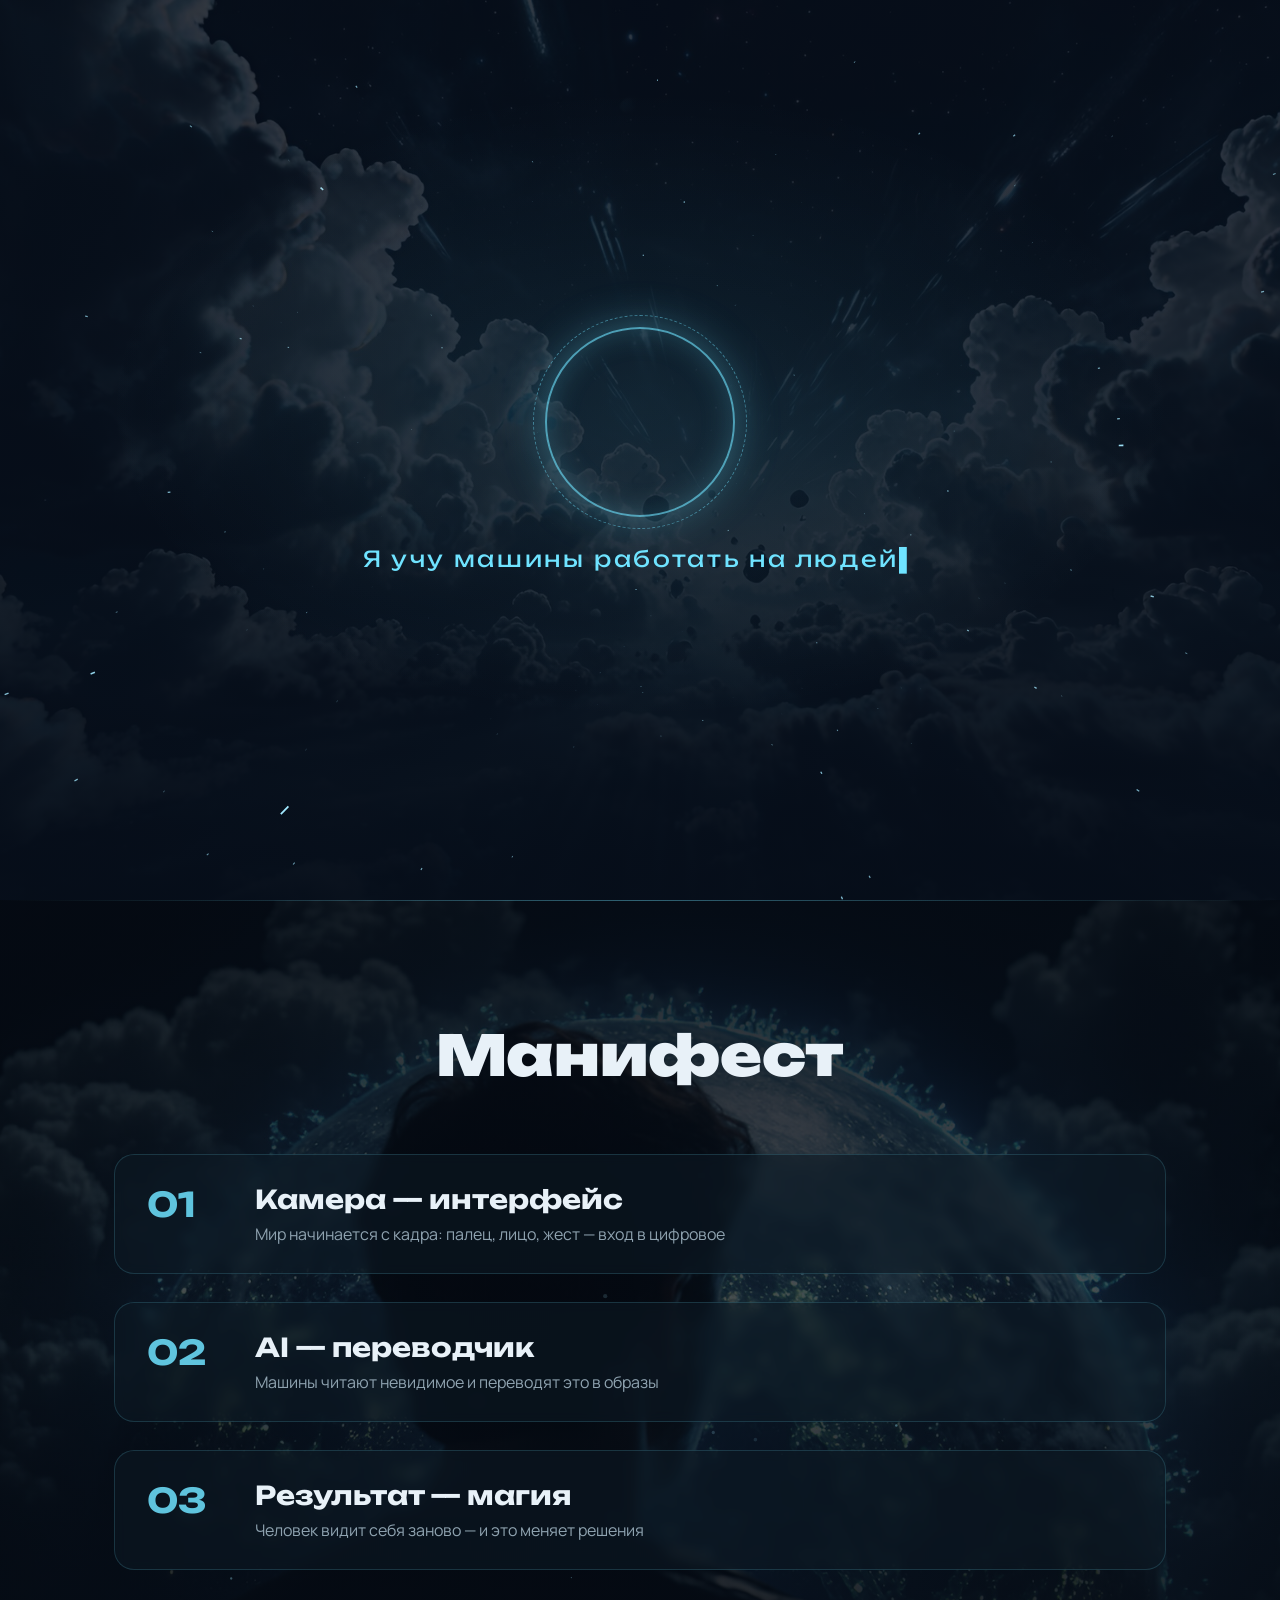
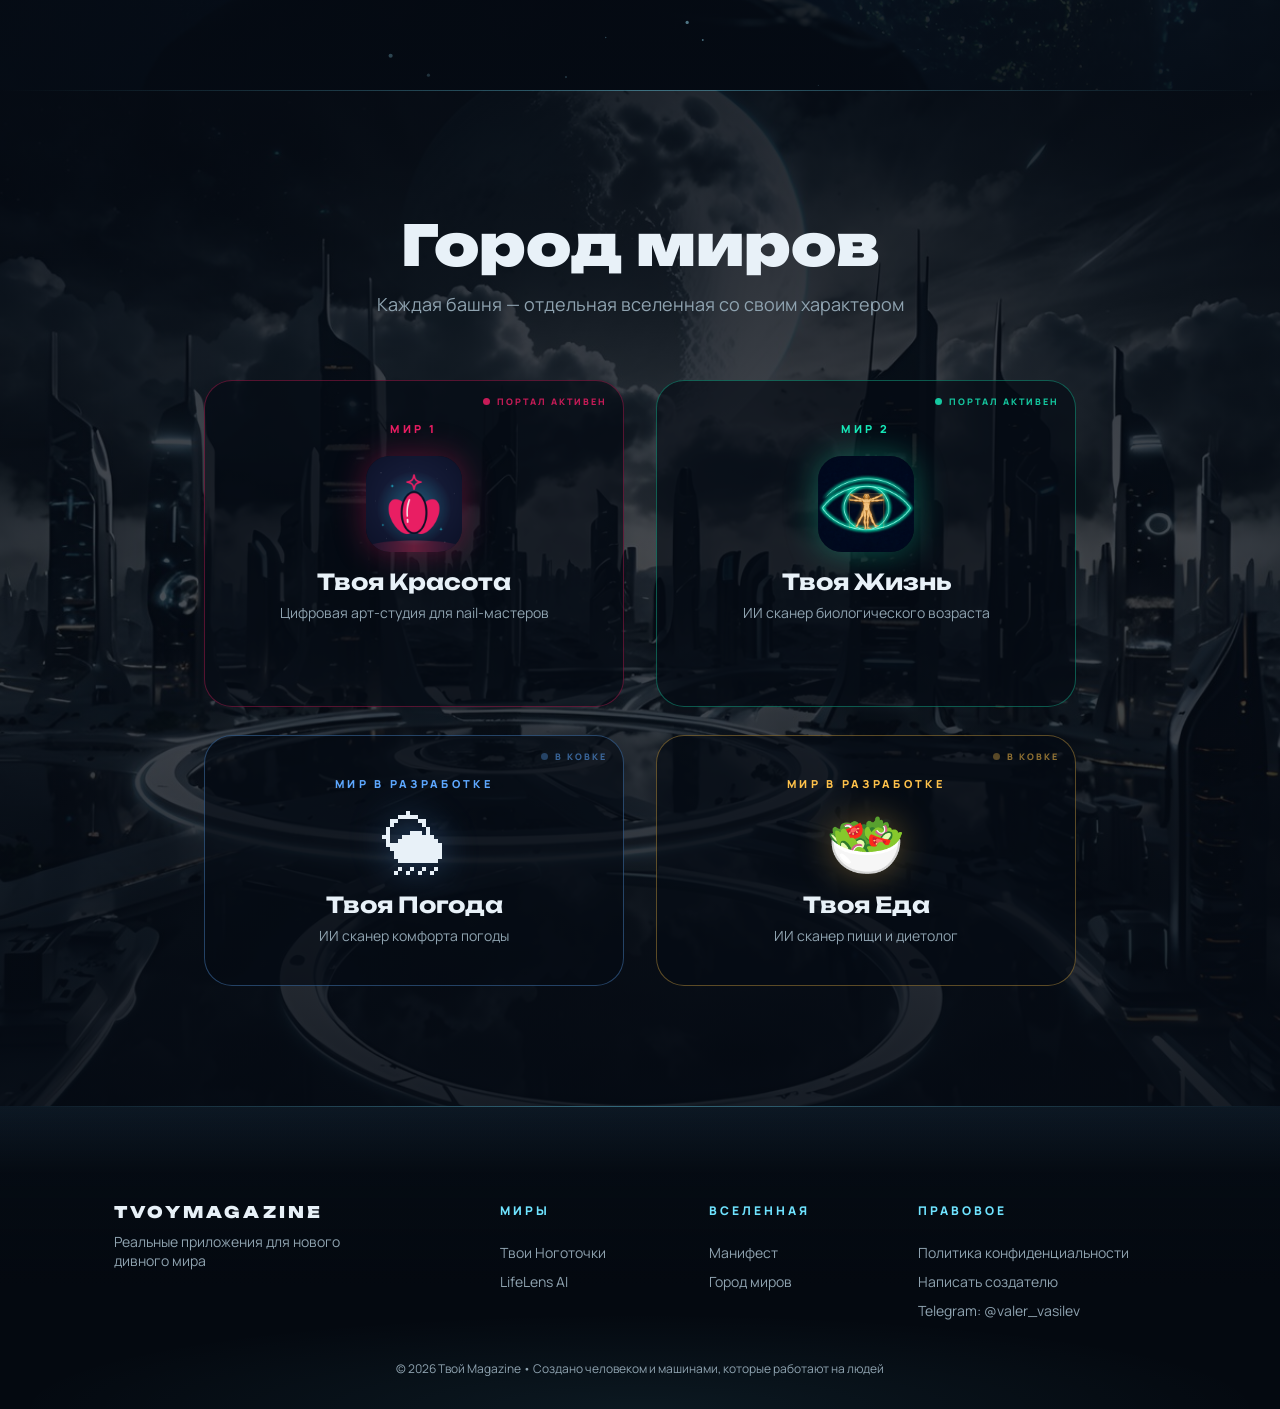
==== index.html @ 66be4d5a "Nogotochki: world-back selector, portal.js typo fixed" ====
<!DOCTYPE html>
<html lang="ru">
<head>
  <meta charset="UTF-8">
  <meta name="viewport" content="width=device-width, initial-scale=1.0">
  <title>Твой Magazine — цифровые вселенные</title>
  <meta name="description" content="Реальные приложения для нового дивного мира">

  <link rel="icon" type="image/svg+xml" href="assets/favicon.svg">

  <meta property="og:title" content="Твой Magazine — цифровые вселенные">
  <meta property="og:description" content="Реальные приложения для нового дивного мира">
  <meta property="og:type" content="website">
  <!-- шаг 5.5: заменим на https://tvoymagazine.ru/ после подключения домена -->
  <meta property="og:image" content="https://m0nk0.github.io/assets/og-main.jpg">

  <link rel="preconnect" href="https://fonts.googleapis.com">
  <link rel="preconnect" href="https://fonts.gstatic.com" crossorigin>
  <link href="https://fonts.googleapis.com/css2?family=Unbounded:wght@400;700;900&family=Manrope:wght@400;600;800&display=swap" rel="stylesheet">
  <link rel="stylesheet" href="assets/css/style.css">
</head>
<body>
  <div class="preloader" id="preloader">
    <canvas class="preloader__warp" id="warp" aria-hidden="true"></canvas>
    <div class="preloader__ring" aria-hidden="true"><i></i></div>
    <p class="preloader__text">Я учу машины работать на людей</p>
  </div>
  <canvas class="stars" id="stars" aria-hidden="true"></canvas>

  <main>
    <!-- ============ S1 ХИРО ============ -->
    <section class="hero" id="top">
      <video class="hero-video" id="heroVideo" muted playsinline
             preload="metadata" poster="assets/img/hero-poster.jpg">
        <source src="assets/video/loop.mp4" type="video/mp4">
      </video>
      <div class="hero__veil" aria-hidden="true"></div>

      <!-- HUD: приборы вселенной -->
      <div class="hud" aria-hidden="true">
        <span class="hud__corner hud__corner--tl"></span>
        <span class="hud__corner hud__corner--tr"></span>
        <span class="hud__corner hud__corner--bl"></span>
        <span class="hud__corner hud__corner--br"></span>
        <p class="hud__tag hud__tag--tl">СЕКТОР 07 • ГОРОД МИРОВ</p>
        <p class="hud__tag hud__tag--tr">ОРБИТАЛЬНАЯ СВЯЗЬ • СТАБИЛЬНА</p>
        <p class="hud__tag hud__tag--br" id="hudScanTag">SCAN 00.0%</p>
        <span class="hud__scan"></span>
        <span class="hud__gate hud__gate--a"></span>
        <span class="hud__gate hud__gate--b"></span>
        <span class="hud__radar"><i></i></span>
        <div class="hud__forge">
          <div class="hud__bar">
            <span class="hud__bar-head"><span>МИР 03 • СОЗДАЕТСЯ</span><b>64%</b></span>
            <span class="hud__bar-track"><i style="width:64%"></i></span>
          </div>
          <div class="hud__bar">
            <span class="hud__bar-head"><span>МИР 04 • СОЗДАЕТСЯ</span><b>31%</b></span>
            <span class="hud__bar-track"><i style="width:31%"></i></span>
          </div>
        </div>
      </div>

      <p class="hero__over">TVOYMAGAZINE • DIGITAL UNIVERSE</p>
      <h1 class="hero__title">Я создаю<br>цифровые вселенные</h1>
      <p class="hero__sub">Реальные приложения для нового дивного мира</p>
      <div class="hero__actions">
        <span class="hero__portal" aria-hidden="true"></span>
        <a class="hero__cta" href="#worlds">Войти в город</a>
        <button class="hero__signal" id="signalBtn" type="button" aria-label="Связаться с создателем">
          <span class="hero__signal-ring" aria-hidden="true"></span>
          📡
        </button>
      </div>
    </section>

    <!-- ============ S2 МАНИФЕСТ ============ -->
    <section class="manifest" id="manifest">
      <div class="section-bg" style="background-image:url('assets/img/creator-manifest.jpg')"></div>
      <div class="section-veil" aria-hidden="true"></div>
      <canvas class="manifest__spark" id="spark" aria-hidden="true"></canvas>

      <div class="section-inner">
        <h2 class="section-title reveal">Манифест</h2>
        <ul class="manifest__list">
          <li class="manifest__item reveal">
            <span class="manifest__num">01</span>
            <div>
              <h3>Камера — интерфейс</h3>
              <p>Мир начинается с кадра: палец, лицо, жест — вход в цифровое</p>
            </div>
          </li>
          <li class="manifest__item reveal">
            <span class="manifest__num">02</span>
            <div>
              <h3>AI — переводчик</h3>
              <p>Машины читают невидимое и переводят это в образы</p>
            </div>
          </li>
          <li class="manifest__item reveal">
            <span class="manifest__num">03</span>
            <div>
              <h3>Результат — магия</h3>
              <p>Человек видит себя заново — и это меняет решения</p>
            </div>
          </li>
        </ul>
      </div>
    </section>

    <!-- ============ S3 ГОРОД МИРОВ ============ -->
    <section class="worlds" id="worlds">
      <div class="section-bg" style="background-image:url('assets/img/city-rings.jpg')"></div>
      <div class="section-veil" aria-hidden="true"></div>

      <div class="section-inner">
        <h2 class="section-title reveal">Город миров</h2>
        <p class="section-sub reveal">Каждая башня — отдельная вселенная со своим характером</p>

        <div class="worlds__grid">
          <a class="world-card world-card--nails reveal" data-portal
             href="apps/nogotochki/">
            <span class="world-card__scan" aria-hidden="true"></span>
            <span class="world-card__status"><i></i>ПОРТАЛ АКТИВЕН</span>
            <span class="world-card__num">МИР 1</span>
            <img class="world-card__icon" src="assets/img/worlds/nogotochki-icon.png" alt="Твои Ноготочки">
            <h3 class="world-card__name">Твоя Красота</h3>
            <p class="world-card__tag">Цифровая арт-студия для nail-мастеров</p>
            <span class="world-card__portal" aria-hidden="true"></span>
            <span class="world-card__cta">Войти в портал</span>
          </a>

          <a class="world-card world-card--lifelens reveal" data-portal
             href="apps/lifelens/">
            <span class="world-card__scan" aria-hidden="true"></span>
            <span class="world-card__status"><i></i>ПОРТАЛ АКТИВЕН</span>
            <span class="world-card__num">МИР 2</span>
            <img class="world-card__icon" src="assets/img/worlds/lifelens-icon.png" alt="LifeLens AI">
            <h3 class="world-card__name">Твоя Жизнь</h3>
            <p class="world-card__tag">ИИ сканер биологического возраста</p>
            <span class="world-card__portal" aria-hidden="true"></span>
            <span class="world-card__cta">Войти в портал</span>
          </a>
        </div>

        <div class="worlds__grid worlds__grid--dev">
          <article class="world-card world-card--weather world-card--dev reveal">
            <span class="world-card__scan" aria-hidden="true"></span>
            <span class="world-card__status"><i></i>В КОВКЕ</span>
            <span class="world-card__num">МИР В РАЗРАБОТКЕ</span>
            <span class="world-card__glyph" aria-hidden="true">🌦</span>
            <h3 class="world-card__name">Твоя Погода</h3>
            <p class="world-card__tag">ИИ сканер комфорта погоды</p>
          </article>

          <article class="world-card world-card--food world-card--dev reveal">
            <span class="world-card__scan" aria-hidden="true"></span>
            <span class="world-card__status"><i></i>В КОВКЕ</span>
            <span class="world-card__num">МИР В РАЗРАБОТКЕ</span>
            <span class="world-card__glyph" aria-hidden="true">🥗</span>
            <h3 class="world-card__name">Твоя Еда</h3>
            <p class="world-card__tag">ИИ сканер пищи и диетолог</p>
          </article>
        </div>

      </div>
    </section>
  </main>

  <!-- ============ ФУТЕР: ТИШИНА ПОСЛЕ СИМФОНИИ ============ -->
  <footer class="footer">
    <div class="footer__inner">
      <div class="footer__brand">
        <p class="footer__logo">TVOYMAGAZINE</p>
        <p class="footer__note">Реальные приложения для нового дивного мира</p>
      </div>
      <nav class="footer__col" aria-label="Миры">
        <p class="footer__head">Миры</p>
        <a href="apps/nogotochki/">Твои Ноготочки</a>
        <a href="apps/lifelens/">LifeLens AI</a>
      </nav>
      <nav class="footer__col" aria-label="Разделы">
        <p class="footer__head">Вселенная</p>
        <a href="#manifest">Манифест</a>
        <a href="#worlds">Город миров</a>
      </nav>
      <nav class="footer__col" aria-label="Правовое">
        <p class="footer__head">Правовое</p>
        <a href="yournails/privacy.html">Политика конфиденциальности</a>
        <a href="mailto:valerij-vasiljev@list.ru">Написать создателю</a>
        <a href="https://t.me/valer_vasilev" target="_blank" rel="noopener">Telegram: @valer_vasilev</a>
      </nav>
    </div>
    <p class="footer__copy">© 2026 Твой Magazine • Создано человеком и машинами, которые работают на людей</p>
  </footer>

  <!-- ============ ГОЛОКАРТА КОНТАКТОВ ============ -->
  <div class="holo-card" id="holoCard" role="dialog" aria-modal="true" aria-label="Контакты создателя" hidden>
    <div class="holo-card__box">
      <button class="holo-card__close" type="button" aria-label="Закрыть">✕</button>
      <p class="holo-card__over">Канал связи • TVOYMAGAZINE</p>
      <h2 class="holo-card__title">Valerij Vasiljev</h2>
      <div class="holo-card__qr">
        <img src="assets/img/qr-contacts.png" alt="QR: сохранить контакт">
        <span class="holo-card__scanline" aria-hidden="true"></span>
      </div>
      <p class="holo-card__note">Наведи камеру — контакт сохранится в телефон</p>
      <div class="holo-card__chips">
        <button class="holo-chip" data-copy="email" type="button">email</button>
        <button class="holo-chip" data-copy="telegram" type="button">telegram</button>
      </div>
      <div class="holo-card__links">
        <a href="https://t.me/valer_vasilev" target="_blank" rel="noopener">Телеграм</a>
        <a href="mailto:valerij-vasiljev@list.ru">Написать</a>
      </div>
    </div>
  </div>

  <script src="assets/js/contacts.js"></script>
  <script src="assets/js/main.js"></script>
  <script src="assets/js/portal.js"></script>
</body>
</html>
---- assets/css/style.css ----
/* ============ ТОКЕНЫ ВСЕЛЕННОЙ ============ */
:root {
  --night: #050B14;
  --storm: #0E1A26;
  --beam: #6FE3FF;
  --silver: #C7D3DC;
  --pearl: #E9EEF2;
  --ink-on-pearl: #12202C;
  --dawn-amber: #FF9E5E;
  --dawn-blue: #5EA8FF;
  --world-nails: #E91E63;
  --world-lifelens: #17E8B8;
  --text: #E8F1F8;
  --text-dim: #8FA3B0;
  --font-display: 'Unbounded', sans-serif;
  --font-body: 'Manrope', sans-serif;
}

* { margin: 0; padding: 0; box-sizing: border-box; }

html { scroll-behavior: smooth; }

body {
  background:
    radial-gradient(1200px 600px at 50% -10%, rgba(111,227,255,.10), transparent 60%),
    linear-gradient(180deg, var(--night), var(--storm));
  color: var(--text);
  font-family: var(--font-body);
  min-height: 100vh;
  overflow-x: hidden;
}

/* ============ PRELOADER v2.1: WARP + ПОРТАЛ + КОРИДОР ============ */
.preloader {
  position: fixed; inset: 0; z-index: 50;
  background:
    radial-gradient(60% 50% at 50% 45%, rgba(111,227,255,.08), transparent 70%),
    linear-gradient(180deg, rgba(5,11,20,.82), rgba(5,11,20,.93)),
    url('../img/warp-corridor.jpg') center / cover no-repeat;
  background-color: var(--night);
  display: flex; flex-direction: column;
  align-items: center; justify-content: center;
  gap: 28px;
  overflow: hidden;
  transition: opacity .6s ease, visibility .6s;
}
.preloader.is-hidden { opacity: 0; visibility: hidden; }

.preloader__warp { position: absolute; inset: 0; mix-blend-mode: screen; }

.preloader__ring {
  position: relative;
  width: 190px; height: 190px;
  border-radius: 50%;
  border: 2px solid rgba(111,227,255,.65);
  box-shadow: 0 0 44px rgba(111,227,255,.35), inset 0 0 30px rgba(111,227,255,.22);
  opacity: 0;
  transform: scale(.2);
}
.preloader__ring i {
  position: absolute; inset: -14px;
  border-radius: 50%;
  border: 1px dashed rgba(111,227,255,.45);
  animation: spin 7s linear infinite;
}
@keyframes spin { to { transform: rotate(360deg); } }
.preloader.is-warp .preloader__ring {
  animation: ringIn .8s cubic-bezier(.2,.8,.2,1) 1s forwards;
}
@keyframes ringIn { to { opacity: 1; transform: scale(1); } }

.preloader__text {
  position: relative;
  font-family: var(--font-display);
  font-size: clamp(14px, 2vw, 22px);
  color: var(--beam); letter-spacing: .12em;
  text-align: center;
  padding: 0 20px;
  opacity: 0;
  transform: translateY(10px);
}
.preloader.is-warp .preloader__text {
  animation: textIn .7s ease 1.3s forwards;
}
@keyframes textIn { to { opacity: 1; transform: none; } }
.preloader__text::after { content: '▌'; animation: blink 1s steps(1) infinite; }
@keyframes blink { 50% { opacity: 0; } }

/* ============ ЗВЁЗДЫ ============ */
.stars { position: fixed; inset: 0; z-index: 0; pointer-events: none; }
main { position: relative; z-index: 2; }

/* ============ S1 ХИРО ============ */
.hero {
  min-height: 100vh;
  display: flex;
  flex-direction: column;
  justify-content: center;
  align-items: center;
  text-align: center;
  padding: 24px;
  position: relative;
  overflow: hidden;
}

/* если видео-файл НЕ обрезан снизу — поставь height: 107.6%,
   полоса с лого уйдёт за границу экрана */
.hero-video {
  position: absolute; inset: 0;
  width: 100%; height: 100%;
  object-fit: cover;
  opacity: .55;
  filter: saturate(.9) contrast(1.05);
}
.hero__veil {
  position: absolute; inset: 0;
  background: radial-gradient(60% 60% at 50% 45%,
    rgba(5,11,20,.20), rgba(5,11,20,.88));
}

.hero__over, .hero__title, .hero__sub, .hero__cta { position: relative; z-index: 2; }

.hero__over {
  font-weight: 800;
  letter-spacing: .35em;
  font-size: 12px;
  color: var(--beam);
  text-transform: uppercase;
  margin-bottom: 24px;
}
.hero__title {
  font-family: var(--font-display);
  font-weight: 900;
  font-size: clamp(34px, 7vw, 84px);
  line-height: 1.05;
  text-shadow: 0 0 40px rgba(111,227,255,.12);
  opacity: .6;
}
.hero__sub {
  margin-top: 20px;
  font-size: clamp(15px, 2vw, 20px);
  color: var(--text-dim);
  max-width: 620px;
}

/* проявление текста из прозрачности: с середины ролика, сверху вниз */
.hero.is-playing .hero__over  { animation: heroTextIn 1.4s ease 4.8s both; }
.hero.is-playing .hero__title { animation: heroTitleIn 1.6s ease 5.8s both; }
.hero.is-playing .hero__sub   { animation: heroTextIn 1.6s ease 7s both; }
@keyframes heroTextIn {
  from { opacity: 0; transform: translateY(14px); }
  to   { opacity: 1; transform: none; }
}
@keyframes heroTitleIn {
  from { opacity: 0; transform: translateY(18px); }
  to   { opacity: .6; transform: none; }
}

.hero__cta {
  margin-top: 48px;
  display: inline-block;
  padding: 14px 34px;
  border: 1px solid rgba(111,227,255,.5);
  border-radius: 999px;
  color: var(--beam);
  text-decoration: none;
  font-weight: 800;
  letter-spacing: .12em;
  text-transform: uppercase;
  font-size: 13px;
  transition: box-shadow .3s, background .3s;
}
.hero__cta:hover {
  background: rgba(111,227,255,.08);
  box-shadow: 0 0 32px rgba(111,227,255,.35);
}

/* зеркальный пол */
.hero::after {
  content: '';
  position: absolute;
  left: 0; right: 0; bottom: 0;
  height: 22vh;
  background: linear-gradient(180deg, transparent, rgba(111,227,255,.06));
  pointer-events: none;
}

/* ============ СЕКЦИИ: ОБЩАЯ РАМКА ============ */
section { position: relative; overflow: hidden; }

.section-bg {
  position: absolute; inset: 0;
  background-size: cover;
  background-position: center;
  transform: scale(1.05);
}
.section-veil {
  position: absolute; inset: 0;
  background: linear-gradient(180deg,
    rgba(5,11,20,.88), rgba(5,11,20,.72) 50%, rgba(5,11,20,.92));
}
.section-inner {
  position: relative; z-index: 2;
  max-width: 1100px;
  margin: 0 auto;
  padding: 120px 24px;
}
.section-title {
  font-family: var(--font-display);
  font-weight: 900;
  font-size: clamp(28px, 5vw, 56px);
  text-align: center;
}
.section-sub {
  margin-top: 12px;
  text-align: center;
  color: var(--text-dim);
  font-size: clamp(14px, 1.6vw, 18px);
}

/* сквозной шов вселенной: та же линия, что отделяет футер */
.manifest::before,
.worlds::before {
  content: '';
  position: absolute; left: 0; right: 0; top: 0; height: 1px;
  z-index: 3;
  background: linear-gradient(90deg, transparent, rgba(111,227,255,.4), transparent);
}

/* ============ S2 МАНИФЕСТ ============ */
.manifest__spark {
  position: absolute; inset: 0;
  width: 100%; height: 100%;
  z-index: 1; pointer-events: none;
}
.manifest__list {
  margin-top: 64px;
  display: grid;
  gap: 28px;
  list-style: none;
}
.manifest__item {
  display: grid;
  grid-template-columns: 88px 1fr;
  gap: 20px;
  padding: 28px 32px;
  background: rgba(14,26,38,.55);
  border: 1px solid rgba(111,227,255,.16);
  border-radius: 20px;
  backdrop-filter: blur(6px);
}
.manifest__num {
  font-family: var(--font-display);
  font-size: 34px;
  font-weight: 700;
  color: var(--beam);
  opacity: .85;
}
.manifest__item h3 {
  font-family: var(--font-display);
  font-size: clamp(18px, 2.4vw, 26px);
  margin-bottom: 8px;
}
.manifest__item p { color: var(--text-dim); }

/* ============ S3 ГОРОД МИРОВ ============ */
.worlds__grid {
  margin-top: 64px;
  display: grid;
  grid-template-columns: repeat(auto-fit, minmax(300px, 420px));
  justify-content: center;
  gap: 32px;
}
.world-card {
  position: relative;
  display: flex;
  flex-direction: column;
  align-items: center;
  text-align: center;
  padding: 40px 28px 84px;
  border-radius: 28px;
  background: rgba(5,11,20,.66);
  border: 1px solid var(--accent-soft);
  text-decoration: none;
  color: var(--text);
  overflow: hidden;
  transition: transform .35s ease, box-shadow .35s ease, border-color .35s;
}
.world-card--nails    { --accent: #E91E63; --accent-soft: rgba(231,30,99,.35); }
.world-card--lifelens { --accent: #17E8B8; --accent-soft: rgba(23,232,184,.35); }
.world-card--weather  { --accent: #5EA8FF; --accent-soft: rgba(94,168,255,.35); }
.world-card--food     { --accent: #FFC24B; --accent-soft: rgba(255,194,75,.35); }

.world-card:hover,
.world-card:focus-visible {
  transform: translateY(-8px);
  border-color: var(--accent);
  box-shadow: 0 24px 60px rgba(0,0,0,.5), 0 0 44px var(--accent-soft);
}
.world-card__num {
  letter-spacing: .3em;
  font-size: 11px;
  font-weight: 800;
  color: var(--accent);
}
.world-card__icon {
  width: 96px; height: 96px;
  margin: 20px 0 16px;
  border-radius: 24px;
  box-shadow: 0 0 32px var(--accent-soft);
}
.world-card__glyph {
  font-size: 64px;
  line-height: 1;
  margin: 20px 0 16px;
  filter: drop-shadow(0 0 18px var(--accent-soft));
}
.world-card__name {
  font-family: var(--font-display);
  font-size: 22px;
}
.world-card__tag {
  margin-top: 8px;
  color: var(--text-dim);
  font-size: 14px;
  max-width: 300px;
}
/* портал-арка внизу карточки */
.world-card__portal {
  position: absolute; left: 50%; bottom: -46px;
  width: 120px; height: 60px;
  transform: translateX(-50%);
  border-radius: 120px 120px 0 0;
  background: radial-gradient(60% 100% at 50% 100%, var(--accent), transparent 70%);
  opacity: .35;
  transition: opacity .35s, transform .35s;
}
.world-card:hover .world-card__portal,
.world-card:focus-visible .world-card__portal {
  opacity: .9;
  transform: translateX(-50%) scale(1.25);
}
.world-card__cta {
  position: absolute; bottom: 18px; left: 0; right: 0;
  font-size: 12px;
  font-weight: 800;
  letter-spacing: .22em;
  text-transform: uppercase;
  color: var(--accent);
  opacity: 0;
  transform: translateY(6px);
  transition: .35s;
}
.world-card:hover .world-card__cta,
.world-card:focus-visible .world-card__cta {
  opacity: 1;
  transform: none;
}

/* скан-линия по карточке: язык HUD, но в цвете мира */
.world-card__scan {
  position: absolute; left: 8%; right: 8%; top: -6%;
  height: 1px;
  background: linear-gradient(90deg, transparent, var(--accent), transparent);
  box-shadow: 0 0 12px var(--accent-soft);
  opacity: .25;
  animation: cardScan 7s linear infinite;
  pointer-events: none;
}
@keyframes cardScan { 0% { top: -6%; } 100% { top: 106%; } }

/* маяк статуса в углу карточки */
.world-card__status {
  position: absolute; top: 14px; right: 16px;
  display: flex; align-items: center; gap: 7px;
  font-size: 9px; font-weight: 800; letter-spacing: .22em;
  color: var(--accent);
  opacity: .85;
}
.world-card__status i {
  width: 7px; height: 7px; border-radius: 50%;
  background: var(--accent);
  animation: statusPulse 2.2s ease-out infinite;
}
@keyframes statusPulse {
  0% { box-shadow: 0 0 0 0 var(--accent-soft); }
  70%, 100% { box-shadow: 0 0 0 9px transparent; }
}

/* миры в ковке: тихие, не кликаются, маяк не пульсирует */
.world-card--dev { cursor: default; }
.world-card--dev:hover,
.world-card--dev:focus-visible {
  transform: none;
  box-shadow: none;
  border-color: var(--accent-soft);
}
.world-card--dev .world-card__status { opacity: .55; }
.world-card--dev .world-card__status i { animation: none; box-shadow: none; opacity: .6; }
.worlds__grid--dev { margin-top: 28px; }
.worlds__grid--dev .world-card { padding-bottom: 40px; }

/* ============ ПОЯВЛЕНИЕ ПРИ СКРОЛЛЕ ============ */
.reveal {
  opacity: 0;
  transform: translateY(28px);
  transition: opacity .8s ease, transform .8s ease;
}
.reveal.is-in { opacity: 1; transform: none; }

/* ============ ПОРТАЛ-ПЕРЕХОД ============ */
.portal-flash {
  position: fixed; inset: 0; z-index: 60; pointer-events: none;
  background: radial-gradient(60% 60% at 50% 60%, var(--accent, #6FE3FF), transparent 70%);
  opacity: 0; transform: scale(.2);
}
.portal-flash.is-out { animation: portalOut .42s ease-in; }
.portal-flash.is-in  { animation: portalIn .5s ease-out; }
@keyframes portalOut { to { opacity: 1; transform: scale(1.6); } }
@keyframes portalIn  { from { opacity: 1; transform: scale(1.6); } to { opacity: 0; transform: scale(.2); } }

/* ============ ФУТЕР: ТИШИНА ПОСЛЕ СИМФОНИИ ============ */
.footer {
  position: relative;
  overflow: hidden;
  background:
    radial-gradient(70% 45% at 50% 100%, rgba(111,227,255,.07), transparent 70%),
    linear-gradient(180deg, rgba(5,11,20,0) 0%, rgba(4,9,16,.85) 22%, #040910 60%);
}
/* тонкая линия-горизонт: последний отблеск луча */
.footer::before {
  content: '';
  position: absolute; left: 0; right: 0; top: 0; height: 1px;
  background: linear-gradient(90deg, transparent, rgba(111,227,255,.4), transparent);
}
.footer__inner {
  position: relative; z-index: 2;
  max-width: 1100px; margin: 0 auto;
  padding: 96px 24px 40px;
  display: grid;
  grid-template-columns: 2fr 1fr 1fr 1.4fr;
  gap: 32px;
}
.footer__logo {
  font-family: var(--font-display);
  font-weight: 900;
  letter-spacing: .2em;
}
.footer__note {
  margin-top: 10px;
  color: var(--text-dim);
  font-size: 14px;
  max-width: 280px;
}
.footer__head {
  font-size: 12px;
  font-weight: 800;
  letter-spacing: .25em;
  text-transform: uppercase;
  color: var(--beam);
  margin-bottom: 14px;
}
.footer__col { display: flex; flex-direction: column; gap: 10px; }
.footer__col a {
  color: var(--text-dim);
  text-decoration: none;
  font-size: 14px;
  transition: color .3s;
}
.footer__col a:hover { color: var(--text); }
.footer__copy {
  position: relative; z-index: 2;
  text-align: center;
  color: var(--text-dim);
  font-size: 12px;
  padding: 0 24px 32px;
}
@media (max-width: 760px) {
  .footer__inner { grid-template-columns: 1fr 1fr; }
}

/* ============ КАПСУЛА-МАЯК И ГОЛОКАРТА ============ */
.hero__signal {
  position: relative;
  z-index: 2;
  margin-top: 46px;
  width: 84px;
  height: 84px;
  border-radius: 50%;
  border: 2px solid rgba(111,227,255,.5);
  background: rgba(5,11,20,.6);
  color: var(--beam);
  cursor: pointer;
  transition: box-shadow .3s, background .3s, transform .3s, border-color .3s;
  display: flex;
  align-items: center;
  justify-content: center;
  font-size: 34px;
  line-height: 1;
}
.hero__signal:hover,
.hero__signal:focus-visible {
  background: rgba(111,227,255,.12);
  box-shadow: 0 0 36px rgba(111,227,255,.4);
  transform: translateY(-3px) scale(1.05);
  border-color: var(--beam);
}
.hero__signal-ring {
  position: absolute; inset: -8px;
  border-radius: 50%;
  border: 2px solid rgba(111,227,255,.5);
  animation: signalPulse 2.6s ease-out infinite;
  pointer-events: none;
}
/* тултип при наведении — снизу, чтобы не kryть «Войти в город» */
.hero__signal::after {
  content: 'Связаться с создателем';
  position: absolute;
  top: calc(100% + 14px);
  left: 50%;
  transform: translateX(-50%);
  padding: 8px 14px;
  border-radius: 8px;
  background: rgba(14,26,38,.95);
  border: 1px solid rgba(111,227,255,.3);
  color: var(--beam);
  font-size: 12px;
  font-weight: 600;
  letter-spacing: .05em;
  white-space: nowrap;
  opacity: 0;
  pointer-events: none;
  transition: opacity .25s ease;
}
.hero__signal:hover::after,
.hero__signal:focus-visible::after {
  opacity: 1;
}
@keyframes signalPulse {
  0% { transform: scale(.85); opacity: .9; }
  70%, 100% { transform: scale(1.35); opacity: 0; }
}

/* ядро голокарты: оверлей по центру экрана */
.holo-card {
  position: fixed; inset: 0; z-index: 70;
  display: flex; align-items: center; justify-content: center;
  padding: 24px;
  background: rgba(5,11,20,.72);
  backdrop-filter: blur(8px);
  opacity: 0;
  transition: opacity .25s ease;
}
.holo-card[hidden] { display: none; }
.holo-card.is-open { opacity: 1; }
.holo-card__box {
  position: relative;
  width: min(420px, 100%);
  max-height: 90vh;
  overflow-y: auto;
  padding: 36px 32px 32px;
  border-radius: 24px;
  background: linear-gradient(180deg, rgba(14,26,38,.92), rgba(5,11,20,.96));
  border: 1px solid rgba(111,227,255,.35);
  box-shadow: 0 0 60px rgba(111,227,255,.18), 0 30px 80px rgba(0,0,0,.6);
  text-align: center;
  transform: translateY(14px) scale(.97);
  transition: transform .25s ease;
}
.holo-card.is-open .holo-card__box { transform: none; }
.holo-card__close {
  position: absolute; top: 12px; right: 12px;
  width: 34px; height: 34px;
  border-radius: 50%;
  border: 1px solid rgba(111,227,255,.3);
  background: transparent;
  color: var(--beam);
  cursor: pointer;
}
.holo-card__over {
  font-size: 10px; font-weight: 800; letter-spacing: .3em;
  color: var(--beam); text-transform: uppercase;
}
.holo-card__title {
  margin-top: 8px;
  font-family: var(--font-display);
  font-size: 22px;
}
.holo-card__qr {
  position: relative;
  width: 220px; height: 220px;
  margin: 22px auto 10px;
  padding: 10px;
  border-radius: 16px;
  background: var(--pearl);
  box-shadow: 0 0 30px rgba(111,227,255,.25);
}
.holo-card__qr img {
  display: block;
  width: 100%; height: 100%;
  border-radius: 8px;
}
.holo-card__scanline {
  position: absolute; left: 6%; right: 6%; top: 10%;
  height: 2px;
  background: linear-gradient(90deg, transparent, var(--beam), transparent);
  box-shadow: 0 0 10px var(--beam);
  animation: holoSweep 3s ease-in-out infinite;
  pointer-events: none;
}
@keyframes holoSweep {
  0%, 100% { top: 8%; opacity: .9; }
  50% { top: 88%; opacity: .5; }
}
.holo-card__note { color: var(--text-dim); font-size: 12px; }
.holo-card__chips {
  display: flex; flex-direction: column; gap: 10px;
  margin-top: 16px;
}
.holo-chip {
  padding: 10px 14px;
  border-radius: 12px;
  border: 1px solid rgba(111,227,255,.3);
  background: rgba(111,227,255,.06);
  color: var(--text);
  font-size: 13px;
  cursor: pointer;
  transition: background .3s, border-color .3s, color .3s;
}
.holo-chip:hover { background: rgba(111,227,255,.12); }
.holo-chip.is-copied {
  border-color: var(--world-lifelens);
  color: var(--world-lifelens);
}
.holo-chip.is-copied::after { content: ' ✓ скопировано'; }
.holo-card__links {
  display: flex; justify-content: center; gap: 22px;
  margin-top: 16px;
}
.holo-card__links a {
  color: var(--beam);
  font-size: 13px; font-weight: 700; letter-spacing: .08em;
  text-decoration: none;
  border-bottom: 1px solid rgba(111,227,255,.35);
  padding-bottom: 2px;
}

/* ============ РОЖДЕНИЕ КНОПОК ИЗ ПОРТАЛА ============ */
.hero__actions {
  position: relative;
  z-index: 2;
  display: flex;
  flex-direction: column;
  align-items: center;
}
.hero__portal {
  position: absolute;
  left: 50%; top: 50%;
  width: 150px; height: 150px;
  margin: -75px 0 0 -75px;
  border-radius: 50%;
  background: url('../img/warp-corridor.jpg') center / cover no-repeat;
  filter: blur(5px) saturate(1.15) brightness(1.1);
  /* маска = размытый край: к границе круга изображение плавно тает в ноль */
  -webkit-mask-image: radial-gradient(circle at 50% 50%, rgba(0,0,0,.85) 28%, rgba(0,0,0,.4) 55%, transparent 74%);
  mask-image: radial-gradient(circle at 50% 50%, rgba(0,0,0,.85) 28%, rgba(0,0,0,.4) 55%, transparent 74%);
  opacity: 0;
  transform: scale(0);
  pointer-events: none;
}
/* белая вспышка и сияние — отдельным полупрозрачным слоем, без жёстких границ */
.hero__portal::after {
  content: '';
  position: absolute; inset: -18%;
  border-radius: 50%;
  background: radial-gradient(50% 50% at 50% 50%,
    rgba(255,255,255,.7), rgba(111,227,255,.3) 45%, transparent 72%);
  filter: blur(6px);
}
/* до заморозки ролика кнопок не видно, но место под них занято — макет не прыгает */
.hero__cta,
.hero__signal {
  opacity: 0;
  transform: scale(.4);
  pointer-events: none;
}
.hero.is-ready .hero__cta,
.hero.is-ready .hero__signal {
  opacity: 1;
  transform: none;
  pointer-events: auto;
}
.hero.is-ready .hero__portal { animation: portalBirth 1.1s ease-out forwards; }
.hero.is-ready .hero__cta    { animation: actionIn .7s cubic-bezier(.2,.8,.2,1) .55s backwards; }
.hero.is-ready .hero__signal { animation: actionIn .7s cubic-bezier(.2,.8,.2,1) .75s backwards; }
@keyframes portalBirth {
  0%   { opacity: 0; transform: scale(0); }
  25%  { opacity: .8; transform: scale(1); }
  55%  { opacity: .55; transform: scale(1.25); }
  100% { opacity: 0; transform: scale(1.6); }
}
@keyframes actionIn {
  from { opacity: 0; transform: scale(.4); }
  60%  { opacity: 1; transform: scale(1.08); }
}

/* ============ HUD: ПРИБОРЫ ВСЕЛЕННОЙ ============ */
.hud {
  position: absolute; inset: 0;
  z-index: 1;
  pointer-events: none;
  opacity: 0;
  transition: opacity 1.2s ease .8s;
  --hud: var(--beam);
  --hud-soft: rgba(111,227,255,.35);
  --hud-bright: #F2FBFF;
}
.hero.is-ready .hud { opacity: 1; }
.hud.is-paused * { animation-play-state: paused !important; }

.hud__corner {
  position: absolute;
  width: 46px; height: 46px;
  border: 1px solid var(--hud);
  opacity: .35;
}
.hud__corner--tl { left: 22px; top: 22px; border-right: 0; border-bottom: 0; }
.hud__corner--tr { right: 22px; top: 22px; border-left: 0; border-bottom: 0; }
.hud__corner--bl { left: 22px; bottom: 22px; border-right: 0; border-top: 0; }
.hud__corner--br { right: 22px; bottom: 22px; border-left: 0; border-top: 0; }

.hud__tag {
  position: absolute;
  font-size: 10px;
  font-weight: 700;
  letter-spacing: .28em;
  text-transform: uppercase;
  color: var(--hud);
  opacity: .45;
}
.hud__tag--tl { left: 80px; top: 32px; }
.hud__tag--tr { right: 80px; top: 32px; }
.hud__tag--br { right: 80px; bottom: 32px; font-variant-numeric: tabular-nums; }

.hud__scan {
  position: absolute; left: 0; right: 0; top: -4%;
  height: 2px;
  background: linear-gradient(90deg, transparent, var(--hud) 30%, var(--hud) 70%, transparent);
  box-shadow: 0 0 18px var(--hud);
  opacity: .16;
  animation: hudScan 9s linear infinite;
}
@keyframes hudScan { 0% { top: -4%; } 100% { top: 104%; } }

/* мини-порталы над башнями: открываются редко и приглушённо */
.hud__gate {
  position: absolute;
  width: 96px; height: 96px;
  border-radius: 50%;
  background: url('../img/warp-corridor.jpg') center / cover no-repeat;
  filter: blur(4px) saturate(1.15) brightness(1.1);
  -webkit-mask-image: radial-gradient(circle at 50% 50%, rgba(0,0,0,.85) 28%, rgba(0,0,0,.4) 55%, transparent 74%);
  mask-image: radial-gradient(circle at 50% 50%, rgba(0,0,0,.85) 28%, rgba(0,0,0,.4) 55%, transparent 74%);
  opacity: 0;
  transform: scale(.2);
  pointer-events: none;
}
.hud__gate::after {
  content: '';
  position: absolute; inset: -18%;
  border-radius: 50%;
  background: radial-gradient(50% 50% at 50% 50%,
    rgba(255,255,255,.65), rgba(111,227,255,.28) 45%, transparent 72%);
  filter: blur(5px);
}
/* левый — НАД башней; правый — над своей */
.hud__gate--a { left: 20%; top: 32%; }
.hud__gate--b { right: 16%; top: 34%; width: 64px; height: 64px; }
.hud__gate.is-open { animation: gateFlash 2.4s ease-out; }
@keyframes gateFlash {
  0%   { opacity: 0; transform: scale(.2); }
  30%  { opacity: .5; transform: scale(1); }
  70%  { opacity: .32; transform: scale(1.12); }
  100% { opacity: 0; transform: scale(1.28); }
}

.hud__radar {
  position: absolute;
  left: 6%; bottom: 12%;
  width: 110px; height: 110px;
  border-radius: 50%;
  border: 1px solid var(--hud);
  opacity: .28;
  overflow: hidden;
}
.hud__radar::before {
  content: '';
  position: absolute; inset: 22%;
  border-radius: 50%;
  border: 1px solid var(--hud);
  opacity: .7;
}
.hud__radar i {
  position: absolute; inset: 0;
  background: conic-gradient(from 0deg, transparent 0 76%, var(--hud-soft) 92%, transparent 100%);
  animation: hudSpin 4.5s linear infinite;
}
@keyframes hudSpin { to { transform: rotate(360deg); } }

.hud__forge {
  position: absolute;
  right: 6%; bottom: 12%;
  width: min(240px, 34vw);
  display: flex; flex-direction: column; gap: 12px;
  opacity: .68;
}
.hud__bar { display: flex; flex-direction: column; gap: 5px; }
.hud__bar-head {
  display: flex; justify-content: space-between;
  font-size: 9px; font-weight: 700;
  letter-spacing: .26em; text-transform: uppercase;
  color: var(--hud-bright);
  font-variant-numeric: tabular-nums;
}
.hud__bar-head b { transition: color .3s, text-shadow .3s; }
.hud__bar.is-surge .hud__bar-head b {
  color: #fff;
  text-shadow: 0 0 14px var(--hud-bright);
}
.hud__bar-track {
  position: relative;
  height: 3px;
  background: rgba(255,255,255,.08);
  overflow: hidden;
}
.hud__bar-track i {
  position: absolute; top: 0; bottom: 0; left: 0;
  background: linear-gradient(90deg, transparent, var(--hud-bright));
  box-shadow: 0 0 10px var(--hud-soft);
  transition: width .45s ease;
}
/* светящаяся точка на кончике заливки */
.hud__bar-track i::after {
  content: '';
  position: absolute; right: -2px; top: 50%;
  width: 5px; height: 5px; margin-top: -2.5px;
  border-radius: 50%;
  background: #fff;
  box-shadow: 0 0 12px var(--hud-bright);
}
.hud__bar-track::after {
  content: '';
  position: absolute; top: 0; bottom: 0; left: -30%;
  width: 30%;
  background: linear-gradient(90deg, transparent, rgba(255,255,255,.5), transparent);
  animation: hudShimmer 2.8s ease-in-out infinite;
}
@keyframes hudShimmer { to { left: 130%; } }

@media (max-width: 640px) {
  .hud__radar, .hud__gate--b, .hud__tag--tr { display: none; }
  .hud__forge { right: 5%; bottom: 8%; width: 46vw; }
}

/* ============ ССЫЛКА ВОЗВРАТА НА СТРАНИЦАХ МИРОВ ============ */
.hero__back, .back-link, .world-back {
  position: absolute;
  top: 26px; left: 28px;
  z-index: 3;
  color: var(--text-dim);
  font-size: 13px;
  letter-spacing: .08em;
  text-decoration: none;
  transition: color .3s;
}
.hero__back:hover, .back-link:hover, .world-back:hover { color: var(--text); }

/* ============ УВАЖЕНИЕ К ВЕСТИБУЛЯРУ ============ */
@media (prefers-reduced-motion: reduce) {
  html { scroll-behavior: auto; }
  .reveal { opacity: 1; transform: none; transition: none; }
  .portal-flash { display: none; }
  .preloader__warp, .preloader__ring { display: none; }
  .preloader__text { opacity: 1; transform: none; animation: none; }
  .hero__signal-ring, .holo-card__scanline { display: none; }
  .holo-card, .holo-card__box { transition: none; }
  .hero__cta, .hero__signal { opacity: 1; transform: none; pointer-events: auto; animation: none; }
  .hero__portal { display: none; }
  .hud__scan, .hud__radar i, .hud__bar-track::after { animation: none; }
  .hud__gate { display: none; }
  .hud { transition: none; }
  .hero.is-playing .hero__over, .hero.is-playing .hero__title, .hero.is-playing .hero__sub { animation: none; }
  .world-card__scan { display: none; }
  .world-card__status i { animation: none; }
}
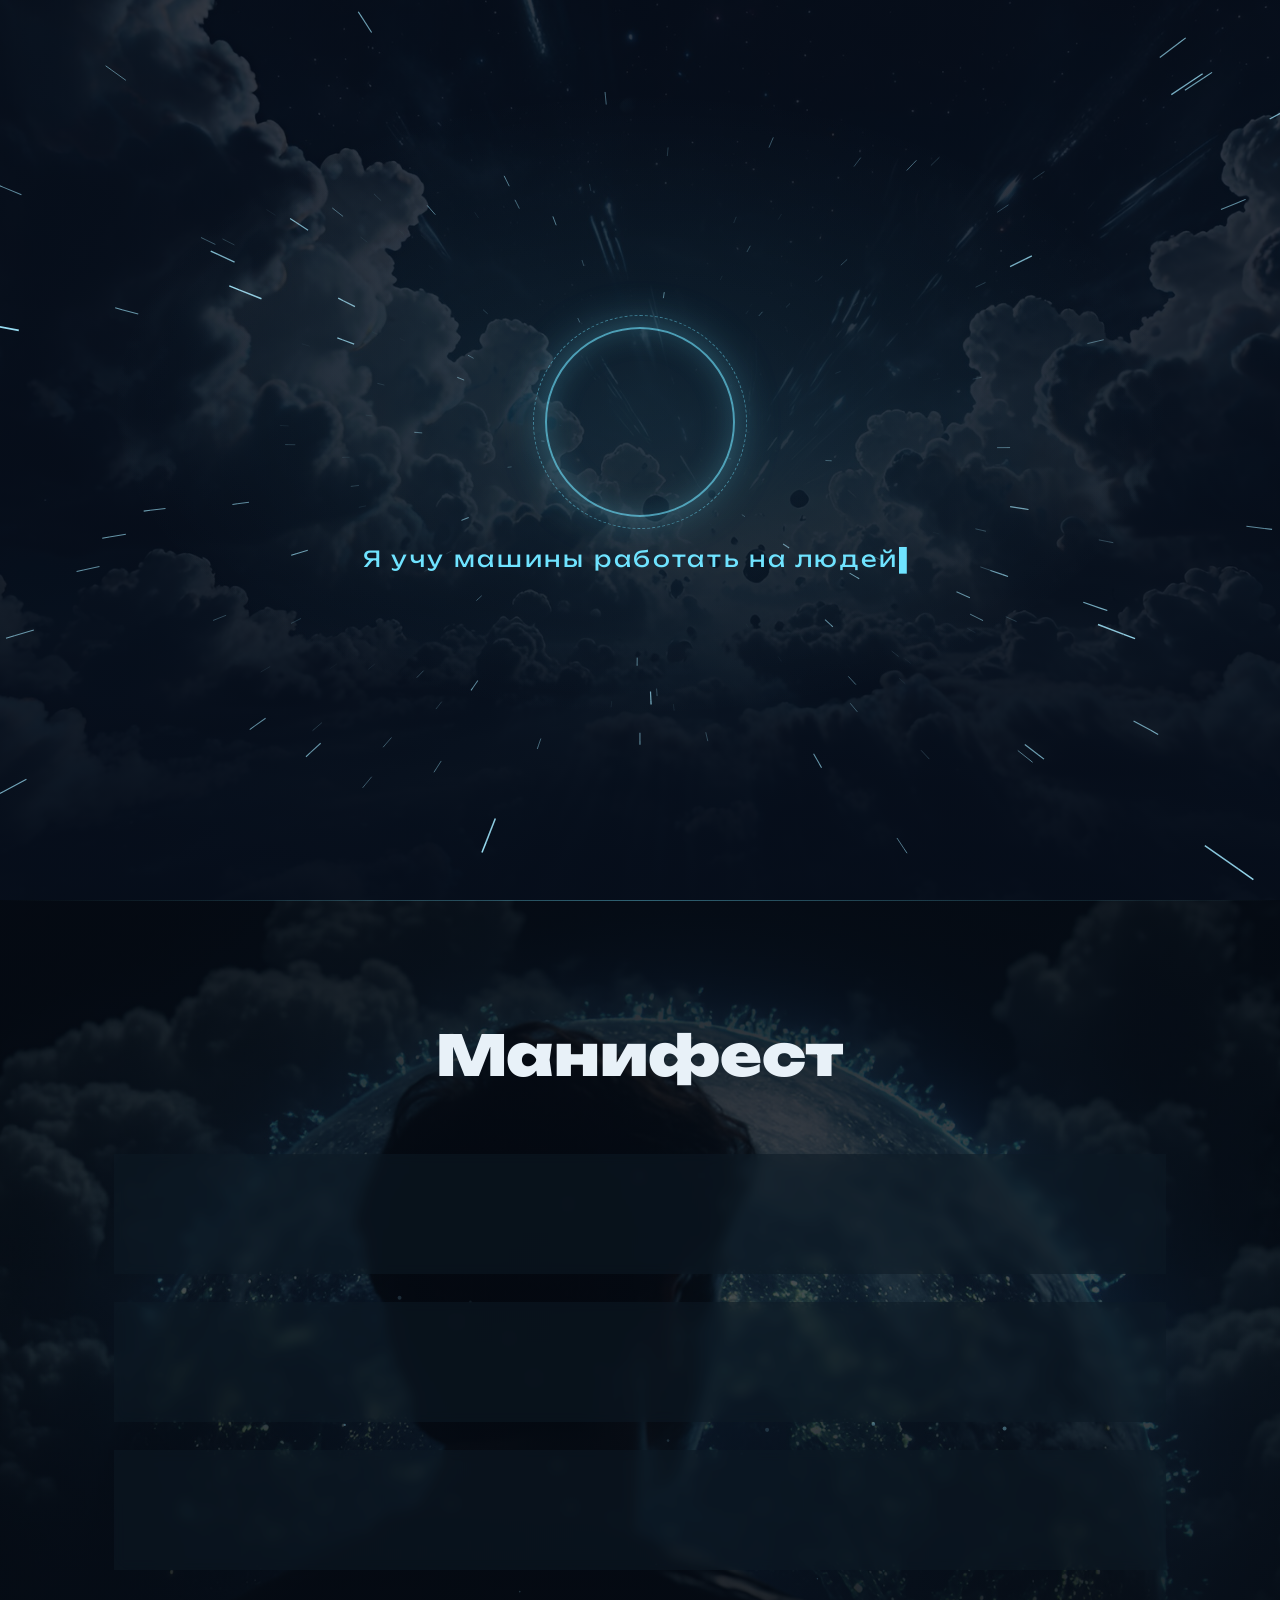
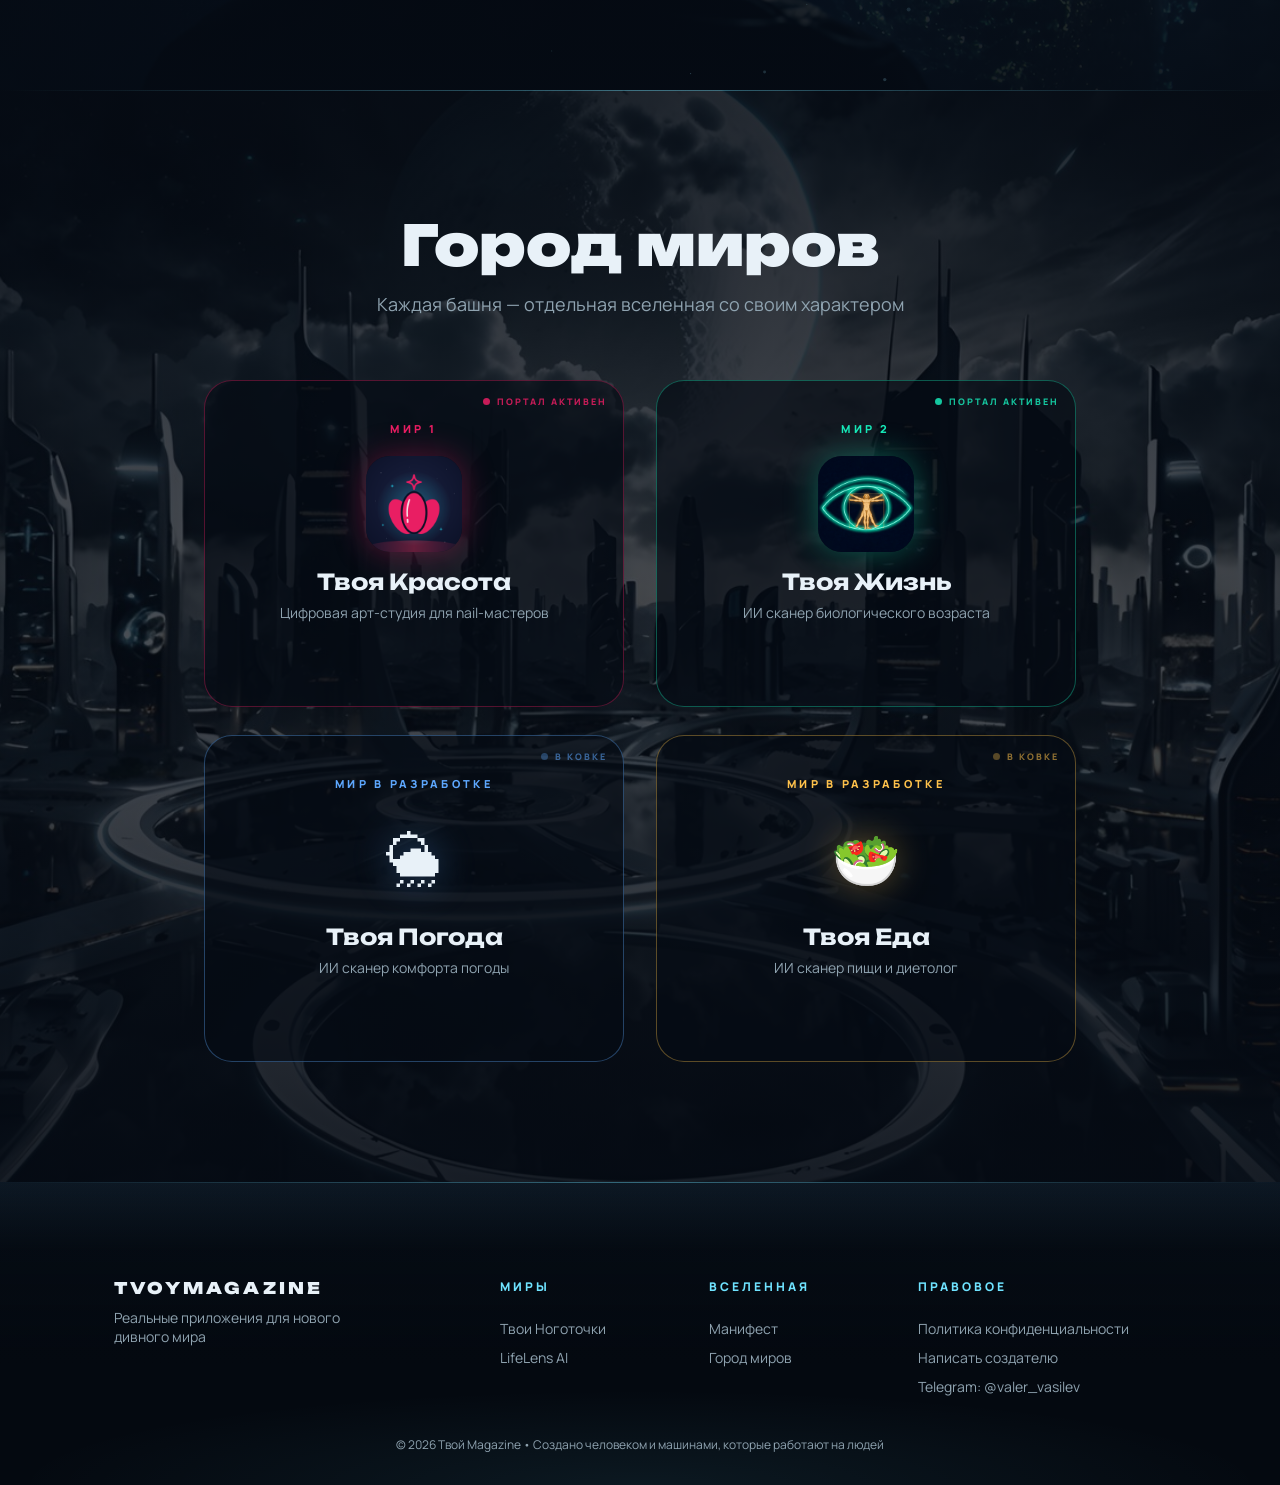
==== commit d1d90836: "Nogotochki: remove empty world-video box; equal card heights; world-back to corner" ====
--- a/index.html
+++ b/index.html
@@ -44,7 +44,7 @@
         <span class="hud__corner hud__corner--br"></span>
         <p class="hud__tag hud__tag--tl">СЕКТОР 07 • ГОРОД МИРОВ</p>
         <p class="hud__tag hud__tag--tr">ОРБИТАЛЬНАЯ СВЯЗЬ • СТАБИЛЬНА</p>
-        <p class="hud__tag hud__tag--br" id="hudScanTag">SCAN 00.0%</p>
+        <p class="hud__tag hud__tag--br" id="hudScanTag">СКАНИРОВАНИЕ 00.0%</p>
         <span class="hud__scan"></span>
         <span class="hud__gate hud__gate--a"></span>
         <span class="hud__gate hud__gate--b"></span>
--- a/assets/css/style.css
+++ b/assets/css/style.css
@@ -310,7 +310,9 @@
   box-shadow: 0 0 32px var(--accent-soft);
 }
 .world-card__glyph {
-  font-size: 64px;
+  width: 96px; height: 96px;
+  display: flex; align-items: center; justify-content: center;
+  font-size: 56px;
   line-height: 1;
   margin: 20px 0 16px;
   filter: drop-shadow(0 0 18px var(--accent-soft));
@@ -398,7 +400,7 @@
 .world-card--dev .world-card__status { opacity: .55; }
 .world-card--dev .world-card__status i { animation: none; box-shadow: none; opacity: .6; }
 .worlds__grid--dev { margin-top: 28px; }
-.worlds__grid--dev .world-card { padding-bottom: 40px; }
+.worlds__grid--dev .world-card { padding-bottom: 84px; }
 
 /* ============ ПОЯВЛЕНИЕ ПРИ СКРОЛЛЕ ============ */
 .reveal {
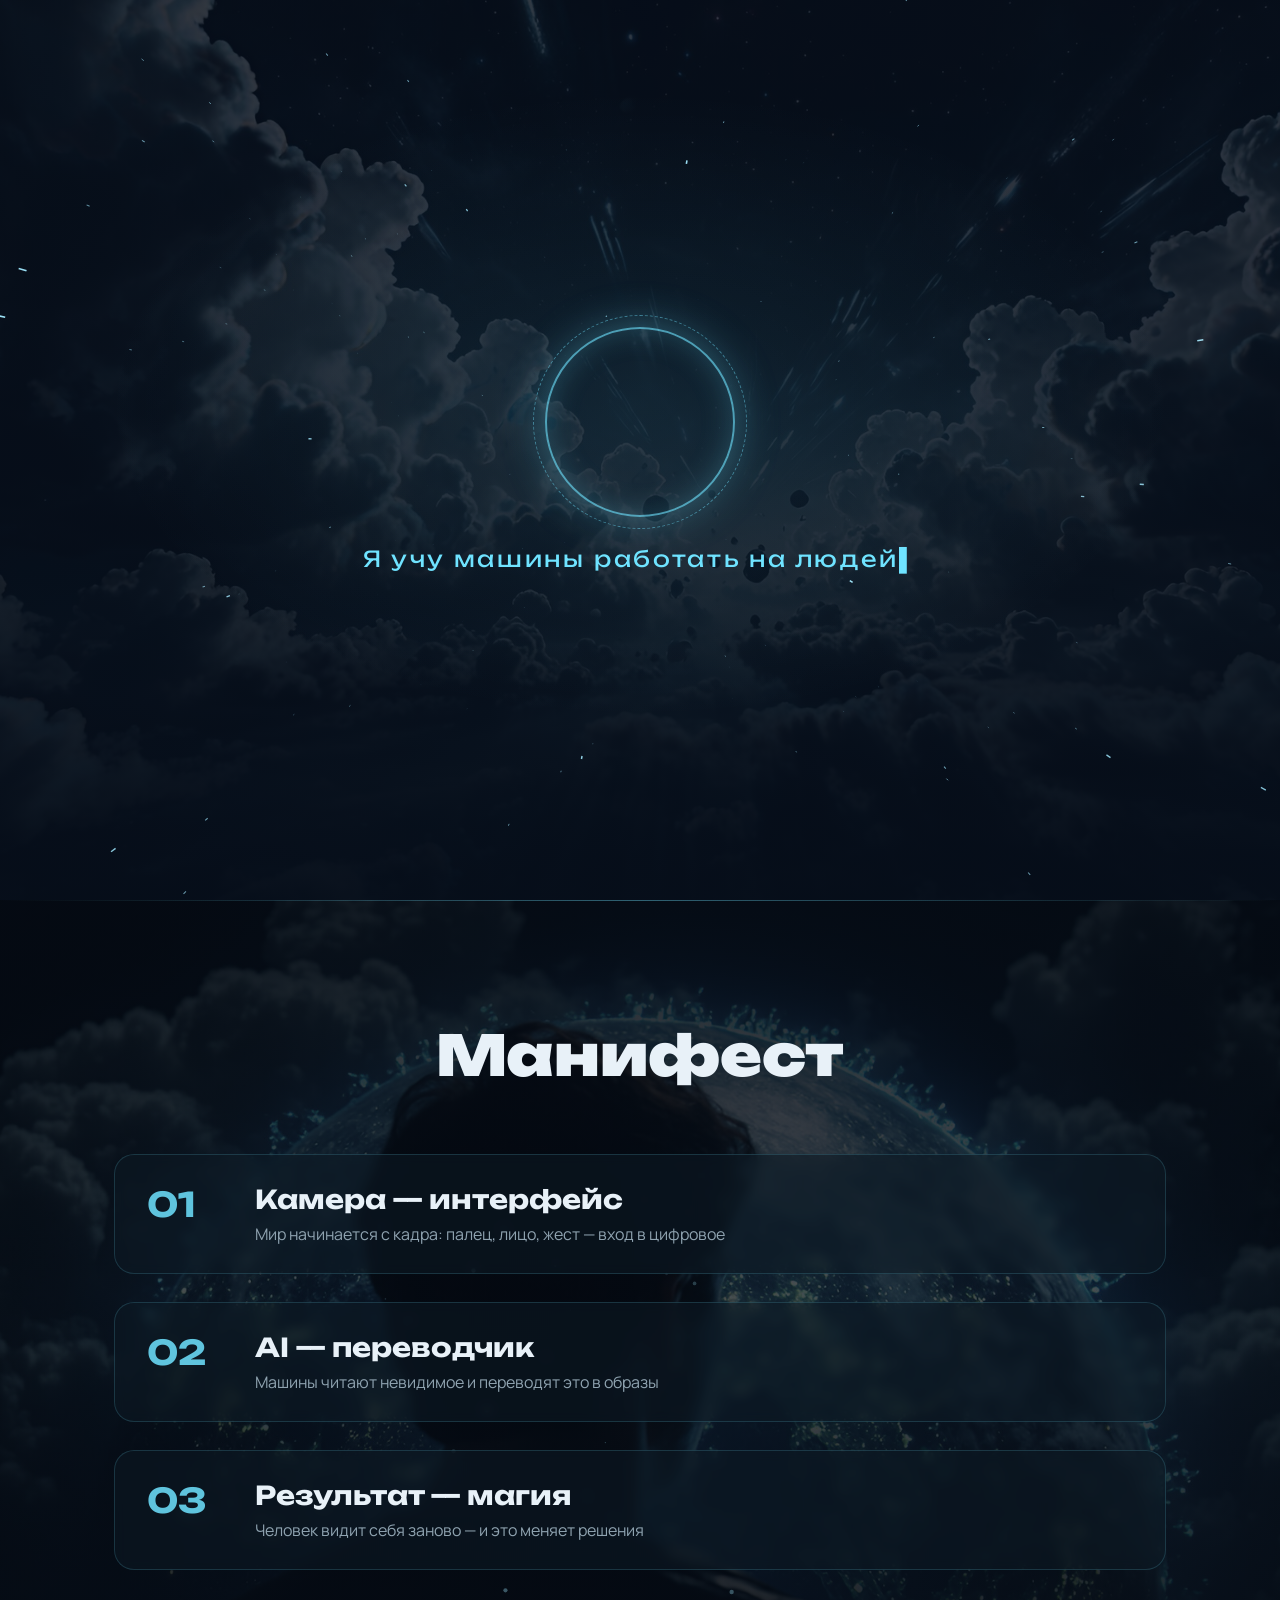
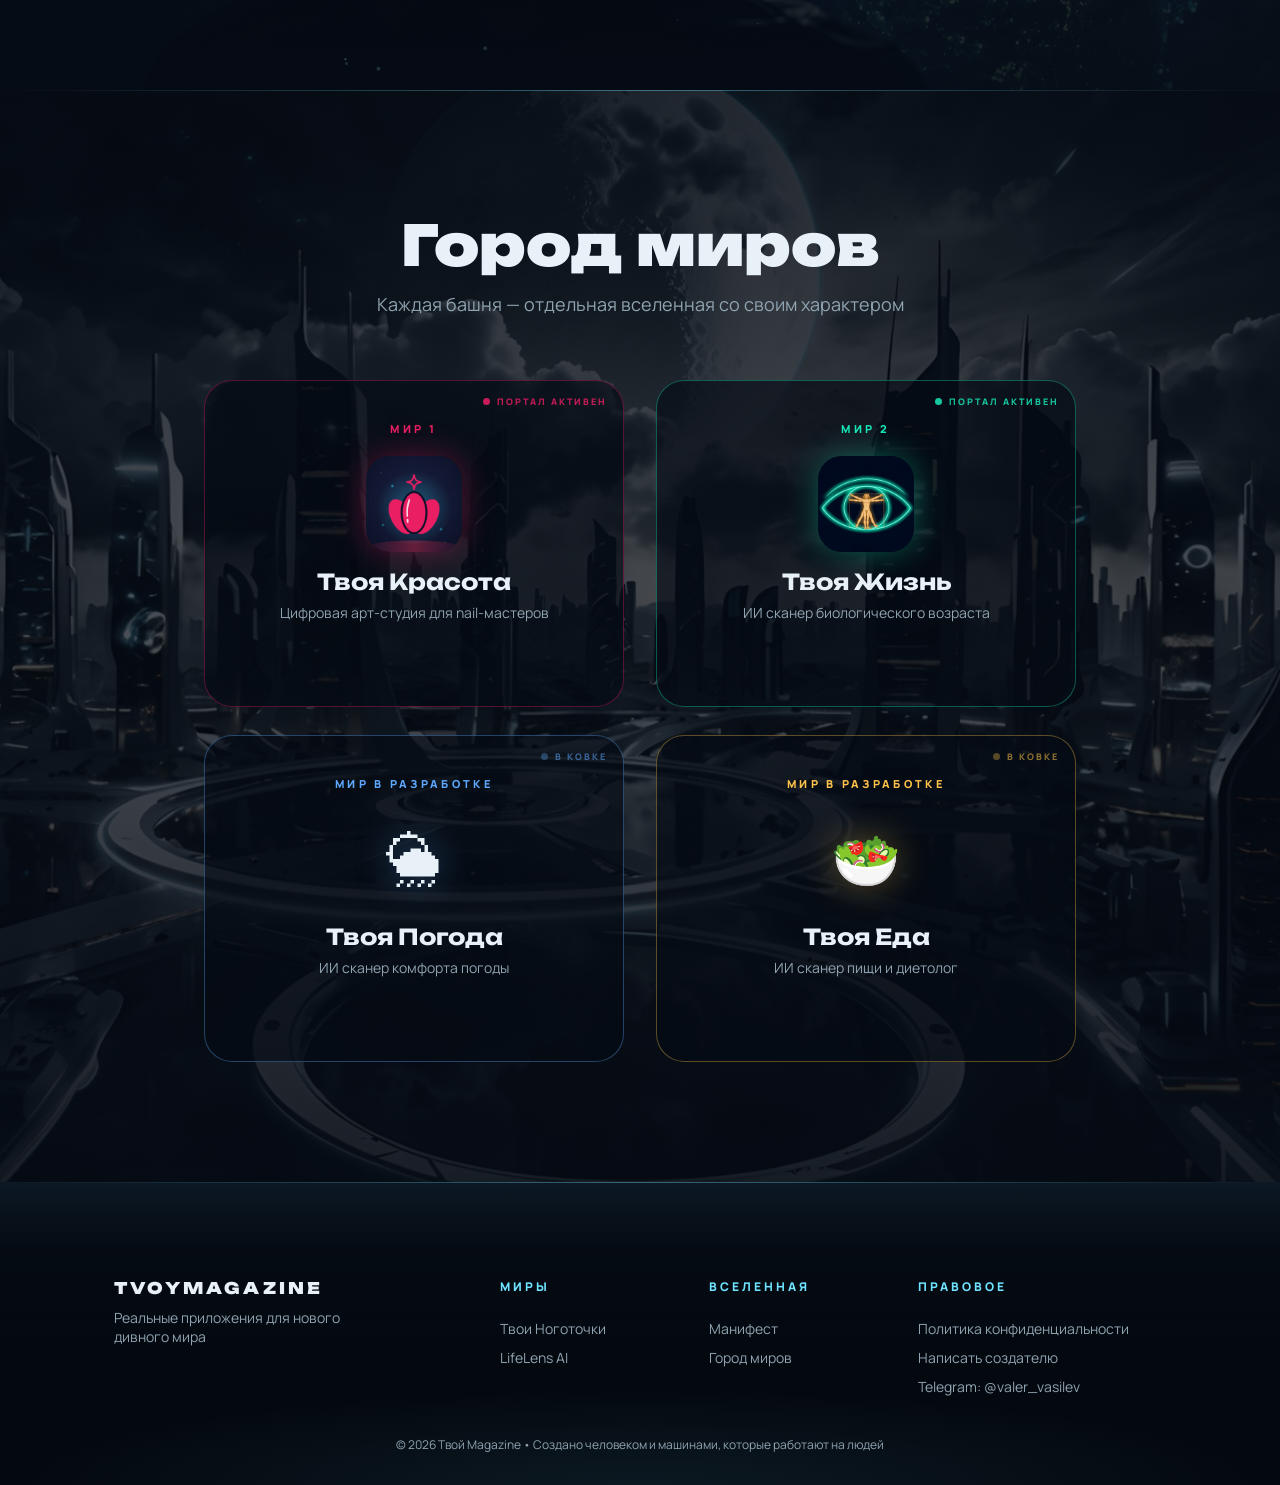
==== commit c7515ca8: "world.css final: back-link selector fix, no duplicate" ====
--- a/index.html
+++ b/index.html
@@ -3,7 +3,7 @@
 <head>
   <meta charset="UTF-8">
   <meta name="viewport" content="width=device-width, initial-scale=1.0">
-  <title>Твой Magazine — цифровые вселенные</title>
+  <title>TvoyMagazine — цифровые вселенные</title>
   <meta name="description" content="Реальные приложения для нового дивного мира">
 
   <link rel="icon" type="image/svg+xml" href="assets/favicon.svg">
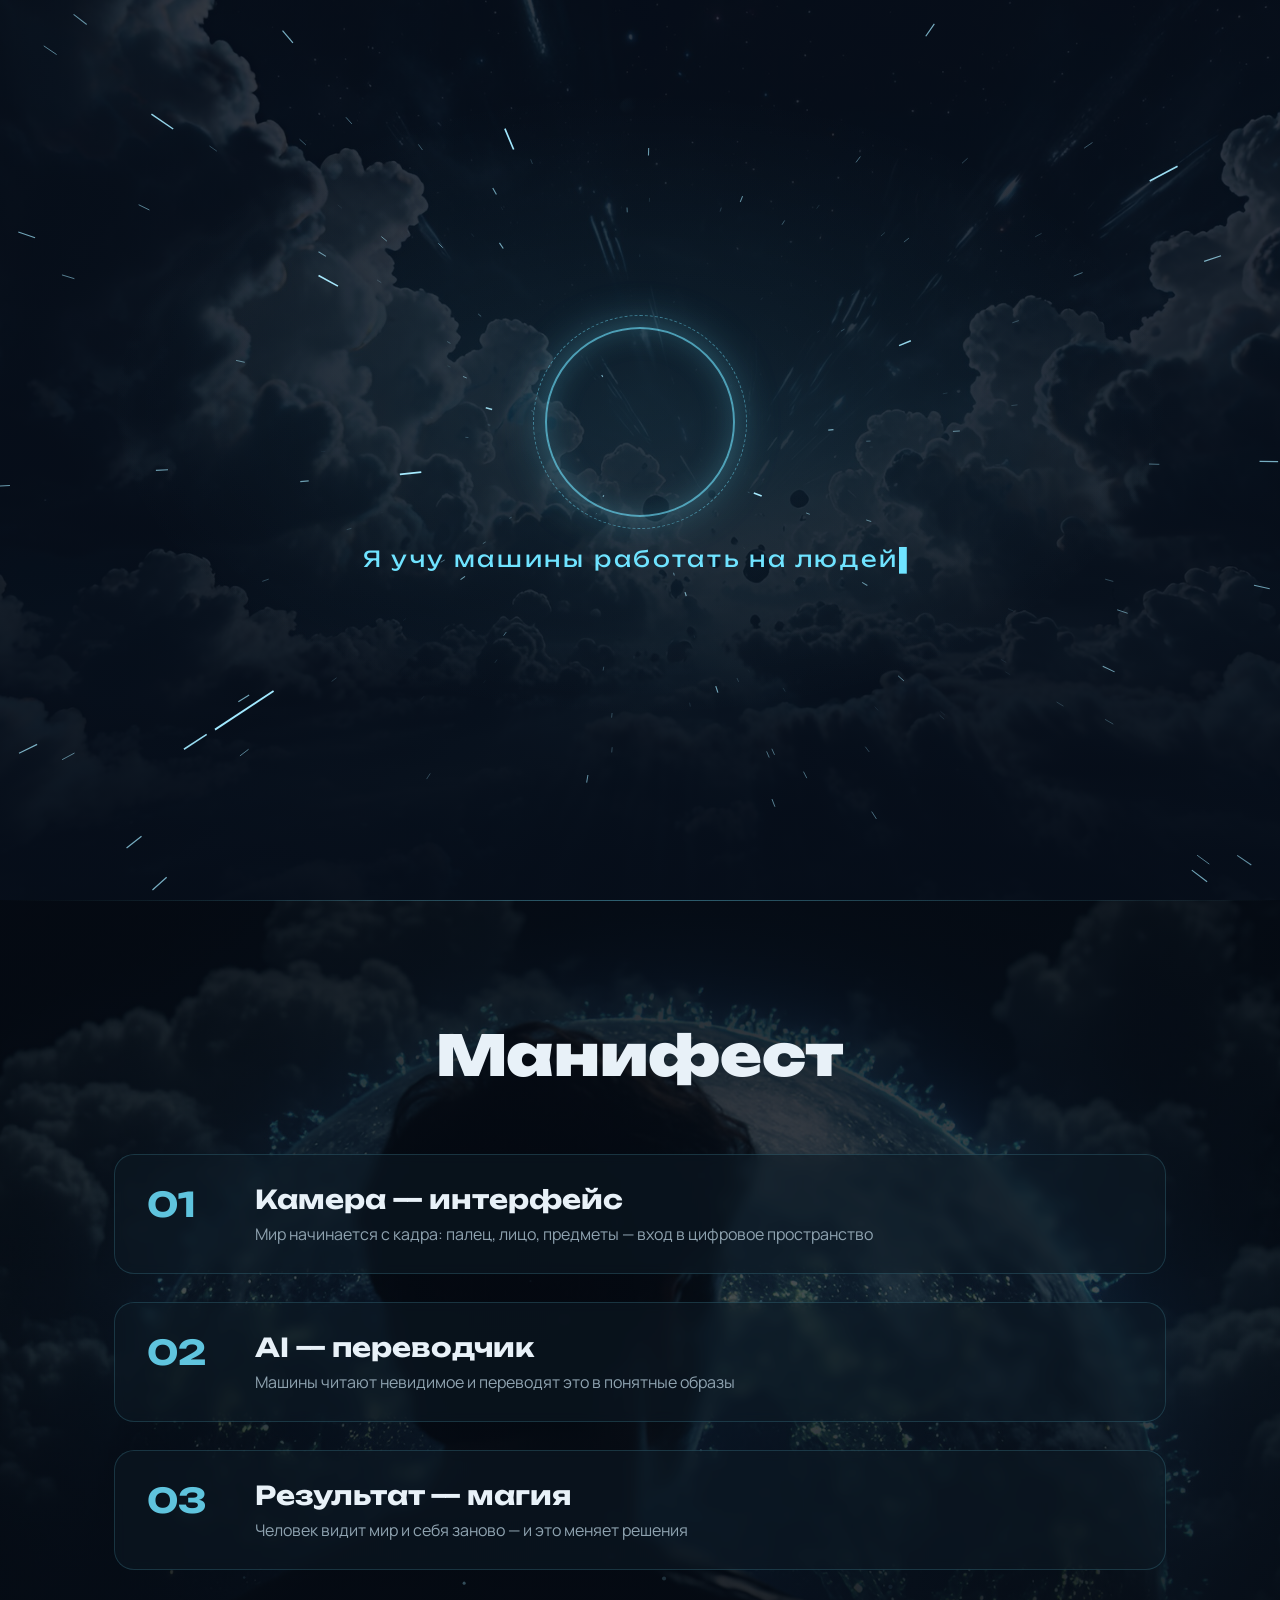
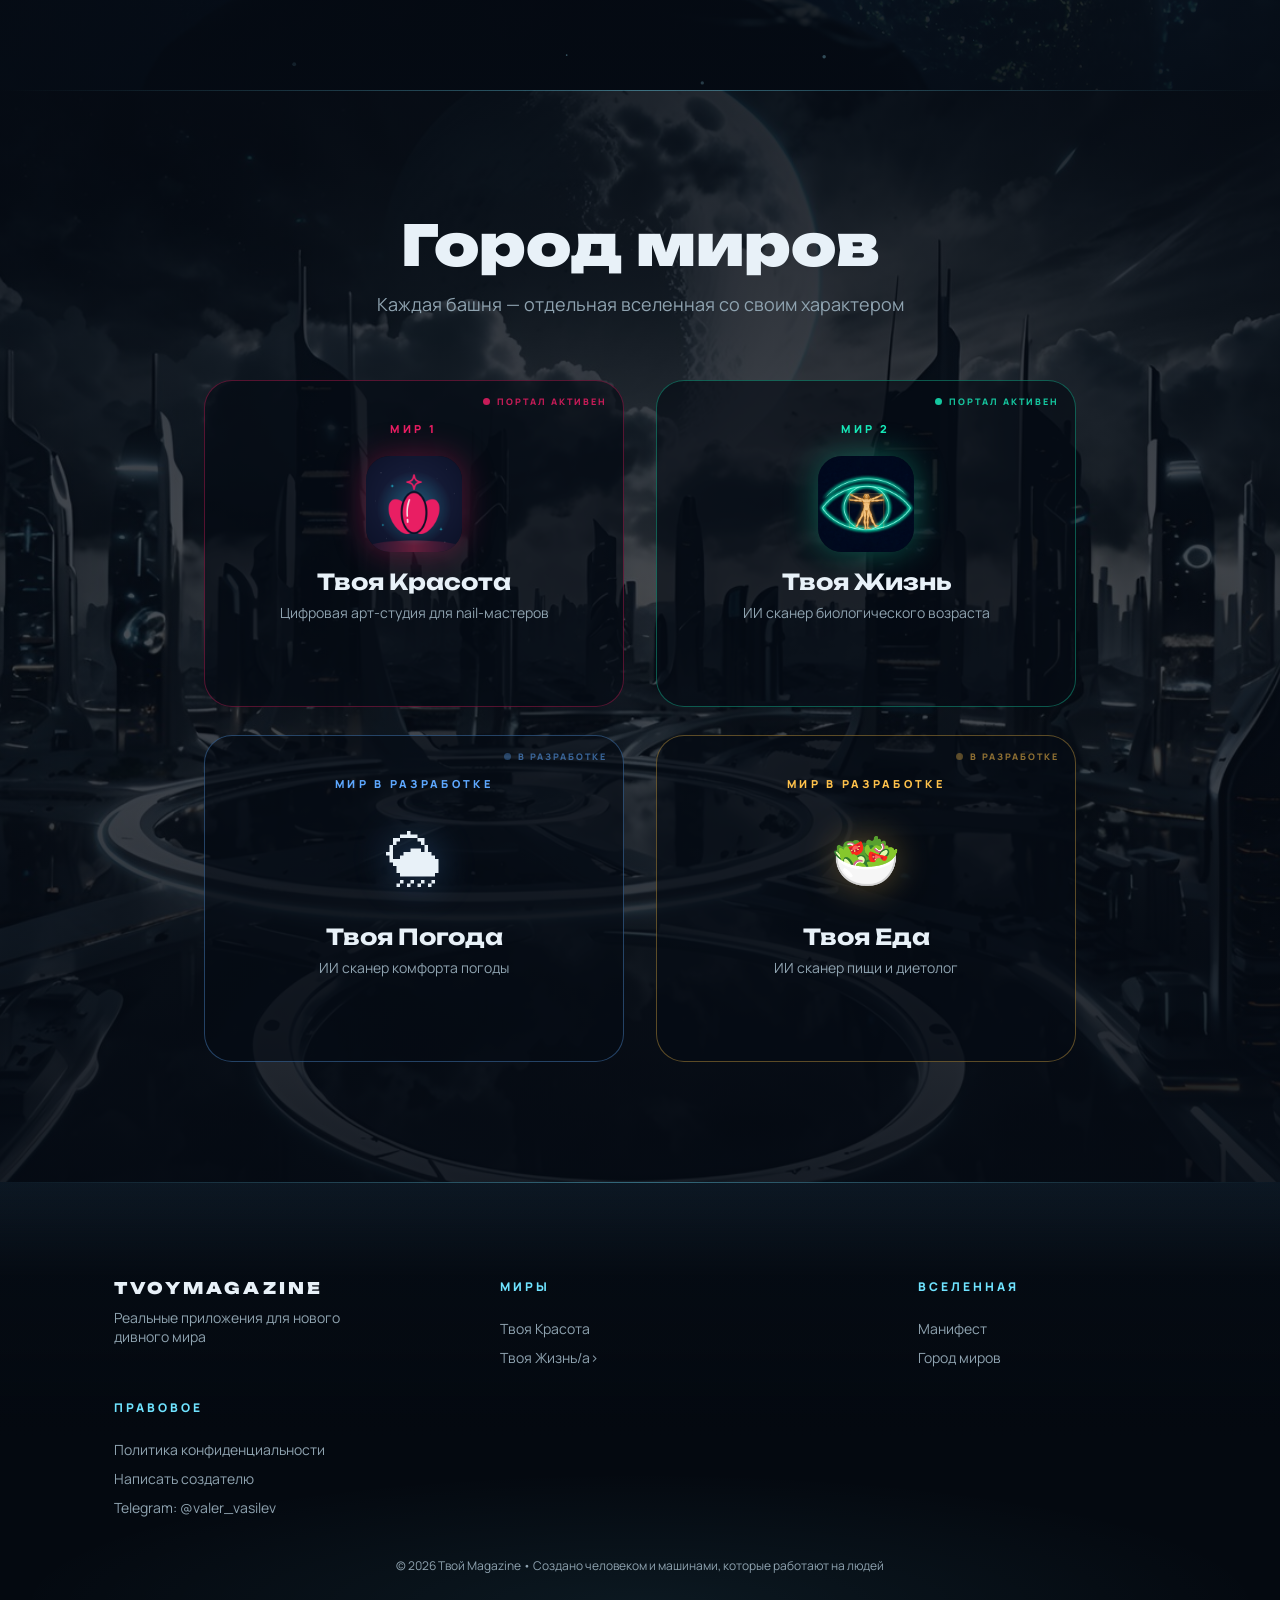
==== commit a45e0ff2: "Universe final: world HUDs, data-base bars, clean files" ====
--- a/index.html
+++ b/index.html
@@ -50,11 +50,11 @@
         <span class="hud__gate hud__gate--b"></span>
         <span class="hud__radar"><i></i></span>
         <div class="hud__forge">
-          <div class="hud__bar">
+          <div class="hud__bar" data-base="64">
             <span class="hud__bar-head"><span>МИР 03 • СОЗДАЕТСЯ</span><b>64%</b></span>
             <span class="hud__bar-track"><i style="width:64%"></i></span>
           </div>
-          <div class="hud__bar">
+          <div class="hud__bar" data-base="31">
             <span class="hud__bar-head"><span>МИР 04 • СОЗДАЕТСЯ</span><b>31%</b></span>
             <span class="hud__bar-track"><i style="width:31%"></i></span>
           </div>
@@ -87,21 +87,21 @@
             <span class="manifest__num">01</span>
             <div>
               <h3>Камера — интерфейс</h3>
-              <p>Мир начинается с кадра: палец, лицо, жест — вход в цифровое</p>
+              <p>Мир начинается с кадра: палец, лицо, предметы — вход в цифровое пространство</p>
             </div>
           </li>
           <li class="manifest__item reveal">
             <span class="manifest__num">02</span>
             <div>
               <h3>AI — переводчик</h3>
-              <p>Машины читают невидимое и переводят это в образы</p>
+              <p>Машины читают невидимое и переводят это в понятные образы</p>
             </div>
           </li>
           <li class="manifest__item reveal">
             <span class="manifest__num">03</span>
             <div>
               <h3>Результат — магия</h3>
-              <p>Человек видит себя заново — и это меняет решения</p>
+              <p>Человек видит мир и себя заново — и это меняет решения</p>
             </div>
           </li>
         </ul>
@@ -123,7 +123,7 @@
             <span class="world-card__scan" aria-hidden="true"></span>
             <span class="world-card__status"><i></i>ПОРТАЛ АКТИВЕН</span>
             <span class="world-card__num">МИР 1</span>
-            <img class="world-card__icon" src="assets/img/worlds/nogotochki-icon.png" alt="Твои Ноготочки">
+            <img class="world-card__icon" src="assets/img/worlds/nogotochki-icon.png" alt="Твоя Красота">
             <h3 class="world-card__name">Твоя Красота</h3>
             <p class="world-card__tag">Цифровая арт-студия для nail-мастеров</p>
             <span class="world-card__portal" aria-hidden="true"></span>
@@ -135,7 +135,7 @@
             <span class="world-card__scan" aria-hidden="true"></span>
             <span class="world-card__status"><i></i>ПОРТАЛ АКТИВЕН</span>
             <span class="world-card__num">МИР 2</span>
-            <img class="world-card__icon" src="assets/img/worlds/lifelens-icon.png" alt="LifeLens AI">
+            <img class="world-card__icon" src="assets/img/worlds/lifelens-icon.png" alt="Твоя Жизнь">
             <h3 class="world-card__name">Твоя Жизнь</h3>
             <p class="world-card__tag">ИИ сканер биологического возраста</p>
             <span class="world-card__portal" aria-hidden="true"></span>
@@ -146,7 +146,7 @@
         <div class="worlds__grid worlds__grid--dev">
           <article class="world-card world-card--weather world-card--dev reveal">
             <span class="world-card__scan" aria-hidden="true"></span>
-            <span class="world-card__status"><i></i>В КОВКЕ</span>
+            <span class="world-card__status"><i></i>В РАЗРАБОТКЕ</span>
             <span class="world-card__num">МИР В РАЗРАБОТКЕ</span>
             <span class="world-card__glyph" aria-hidden="true">🌦</span>
             <h3 class="world-card__name">Твоя Погода</h3>
@@ -155,14 +155,13 @@
 
           <article class="world-card world-card--food world-card--dev reveal">
             <span class="world-card__scan" aria-hidden="true"></span>
-            <span class="world-card__status"><i></i>В КОВКЕ</span>
+            <span class="world-card__status"><i></i>В РАЗРАБОТКЕ</span>
             <span class="world-card__num">МИР В РАЗРАБОТКЕ</span>
             <span class="world-card__glyph" aria-hidden="true">🥗</span>
             <h3 class="world-card__name">Твоя Еда</h3>
             <p class="world-card__tag">ИИ сканер пищи и диетолог</p>
           </article>
         </div>
-
       </div>
     </section>
   </main>
@@ -176,8 +175,8 @@
       </div>
       <nav class="footer__col" aria-label="Миры">
         <p class="footer__head">Миры</p>
-        <a href="apps/nogotochki/">Твои Ноготочки</a>
-        <a href="apps/lifelens/">LifeLens AI</a>
+        <a href="apps/nogotochki/">Твоя Красота</a>
+        <a href="apps/lifelens/">Твоя Жизнь/a>
       </nav>
       <nav class="footer__col" aria-label="Разделы">
         <p class="footer__head">Вселенная</p>
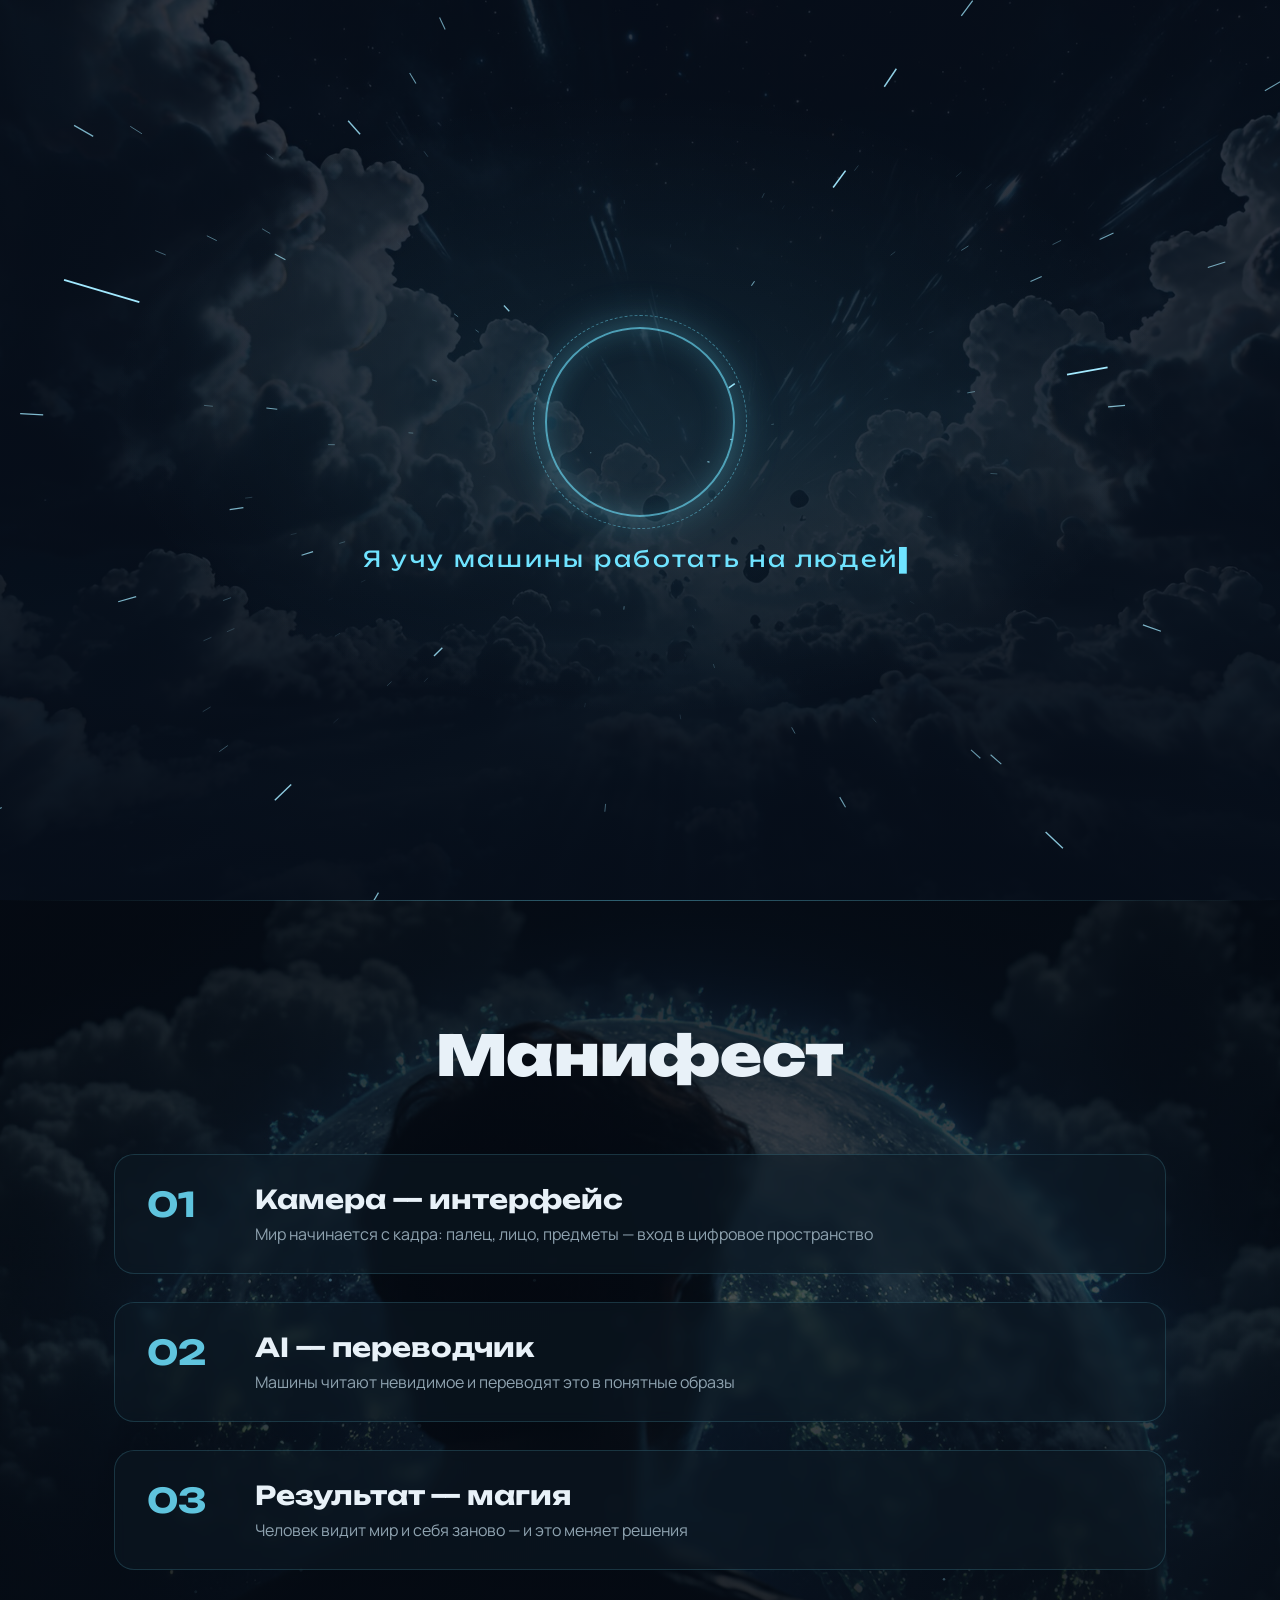
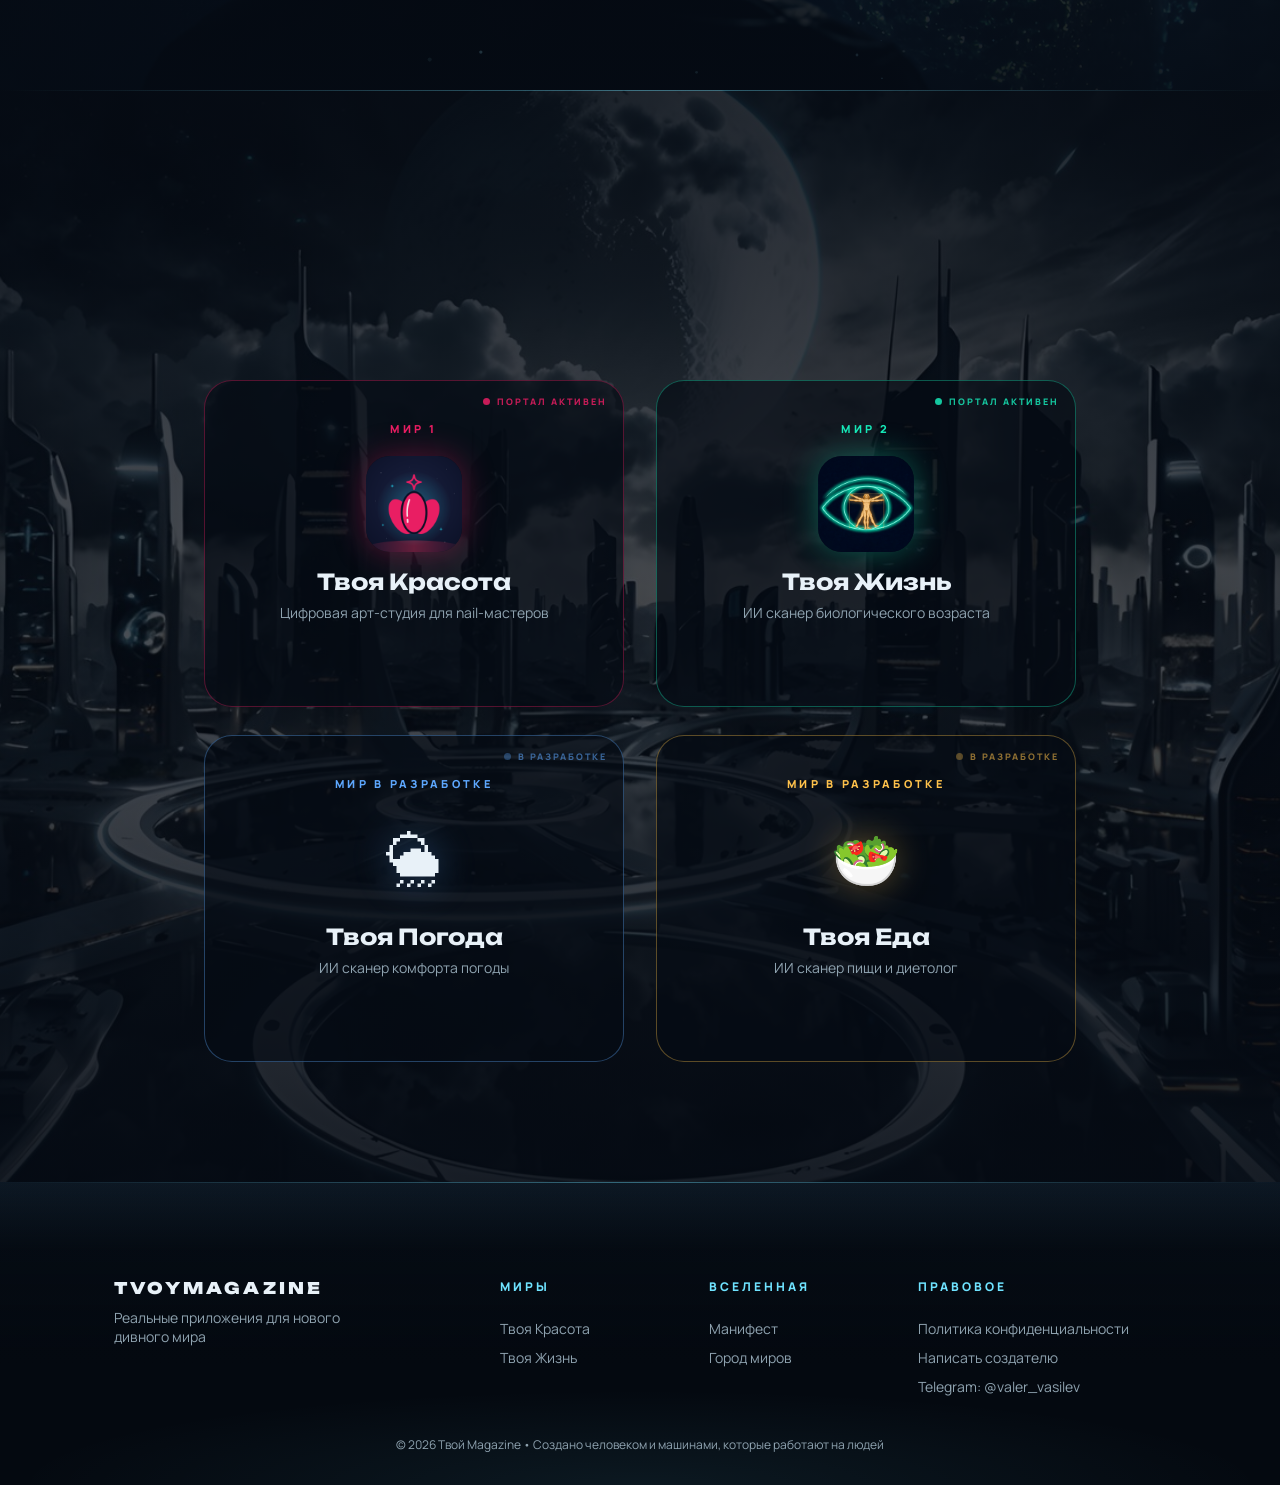
==== commit fea80f9a: "Footer: restore 4-column structure, clean world link names" ====
--- a/index.html
+++ b/index.html
@@ -167,7 +167,7 @@
   </main>
 
   <!-- ============ ФУТЕР: ТИШИНА ПОСЛЕ СИМФОНИИ ============ -->
-  <footer class="footer">
+    <footer class="footer">
     <div class="footer__inner">
       <div class="footer__brand">
         <p class="footer__logo">TVOYMAGAZINE</p>
@@ -176,7 +176,7 @@
       <nav class="footer__col" aria-label="Миры">
         <p class="footer__head">Миры</p>
         <a href="apps/nogotochki/">Твоя Красота</a>
-        <a href="apps/lifelens/">Твоя Жизнь/a>
+        <a href="apps/lifelens/">Твоя Жизнь</a>
       </nav>
       <nav class="footer__col" aria-label="Разделы">
         <p class="footer__head">Вселенная</p>
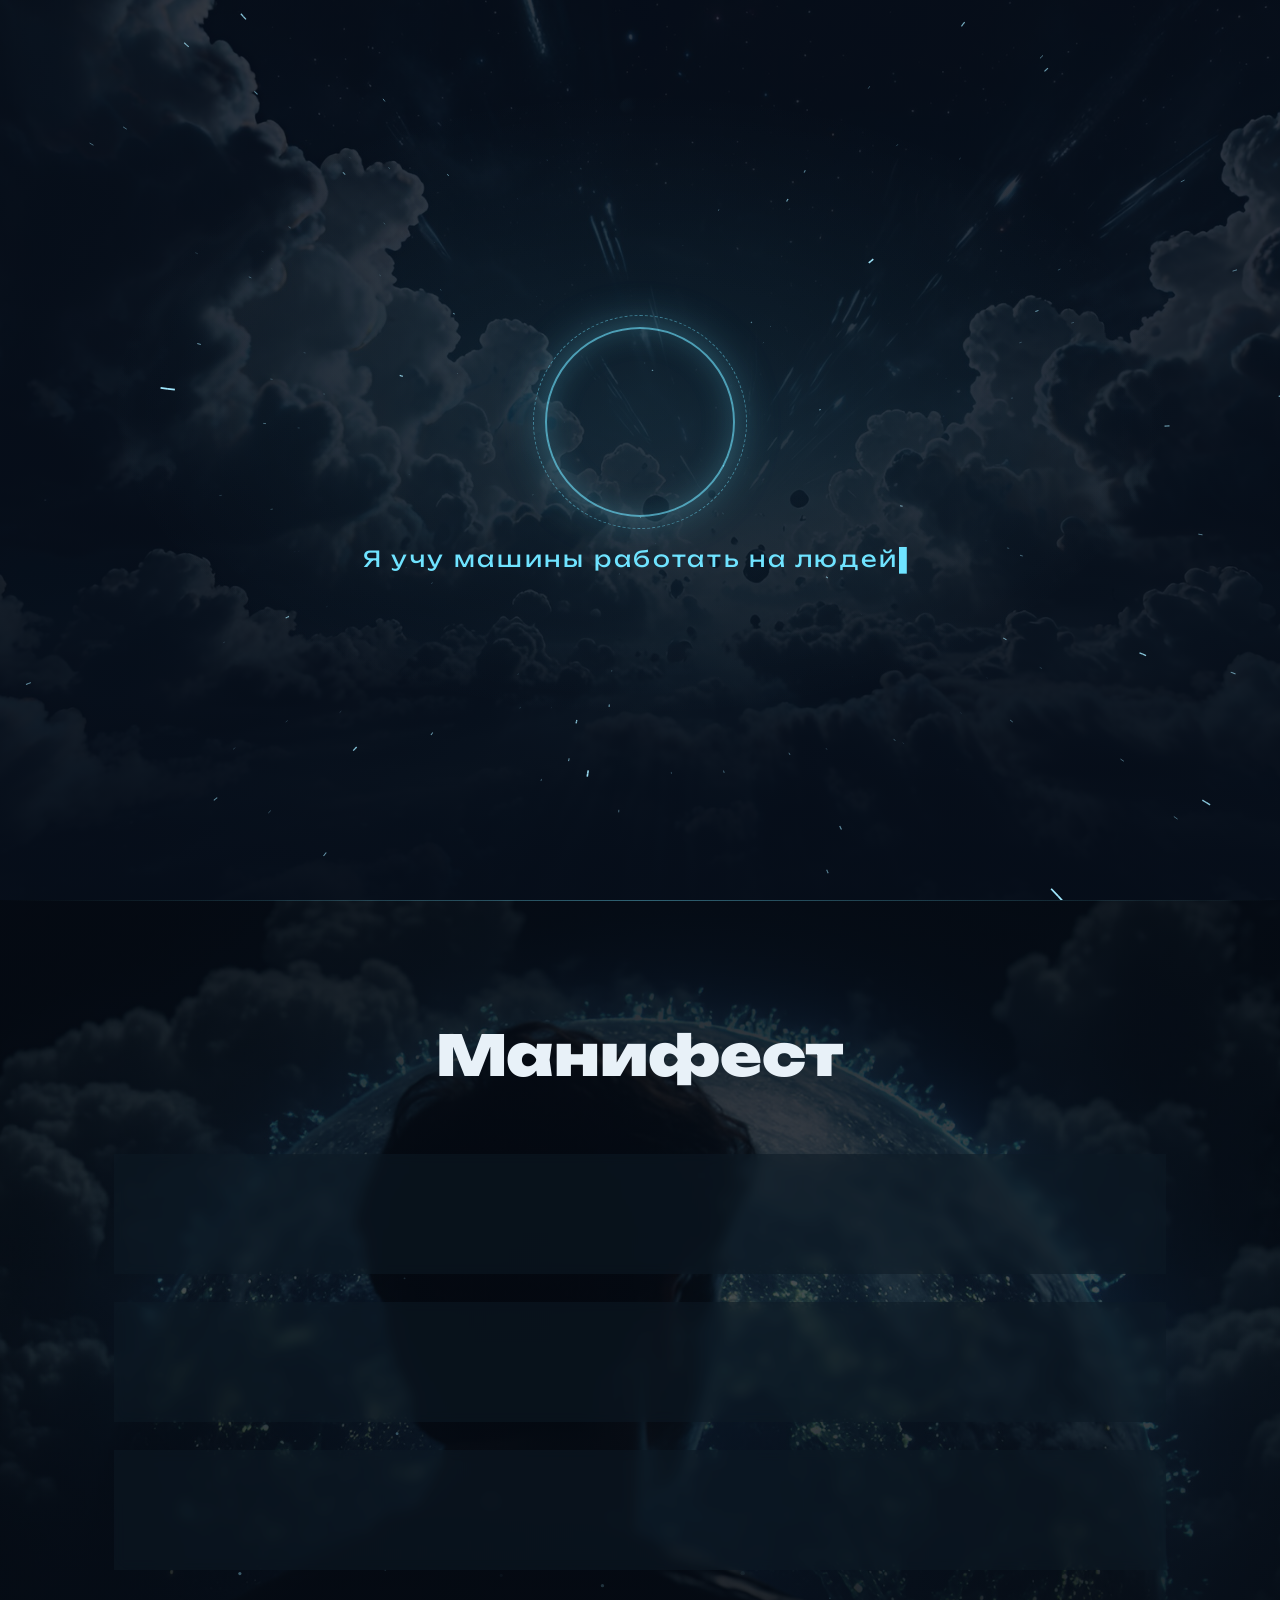
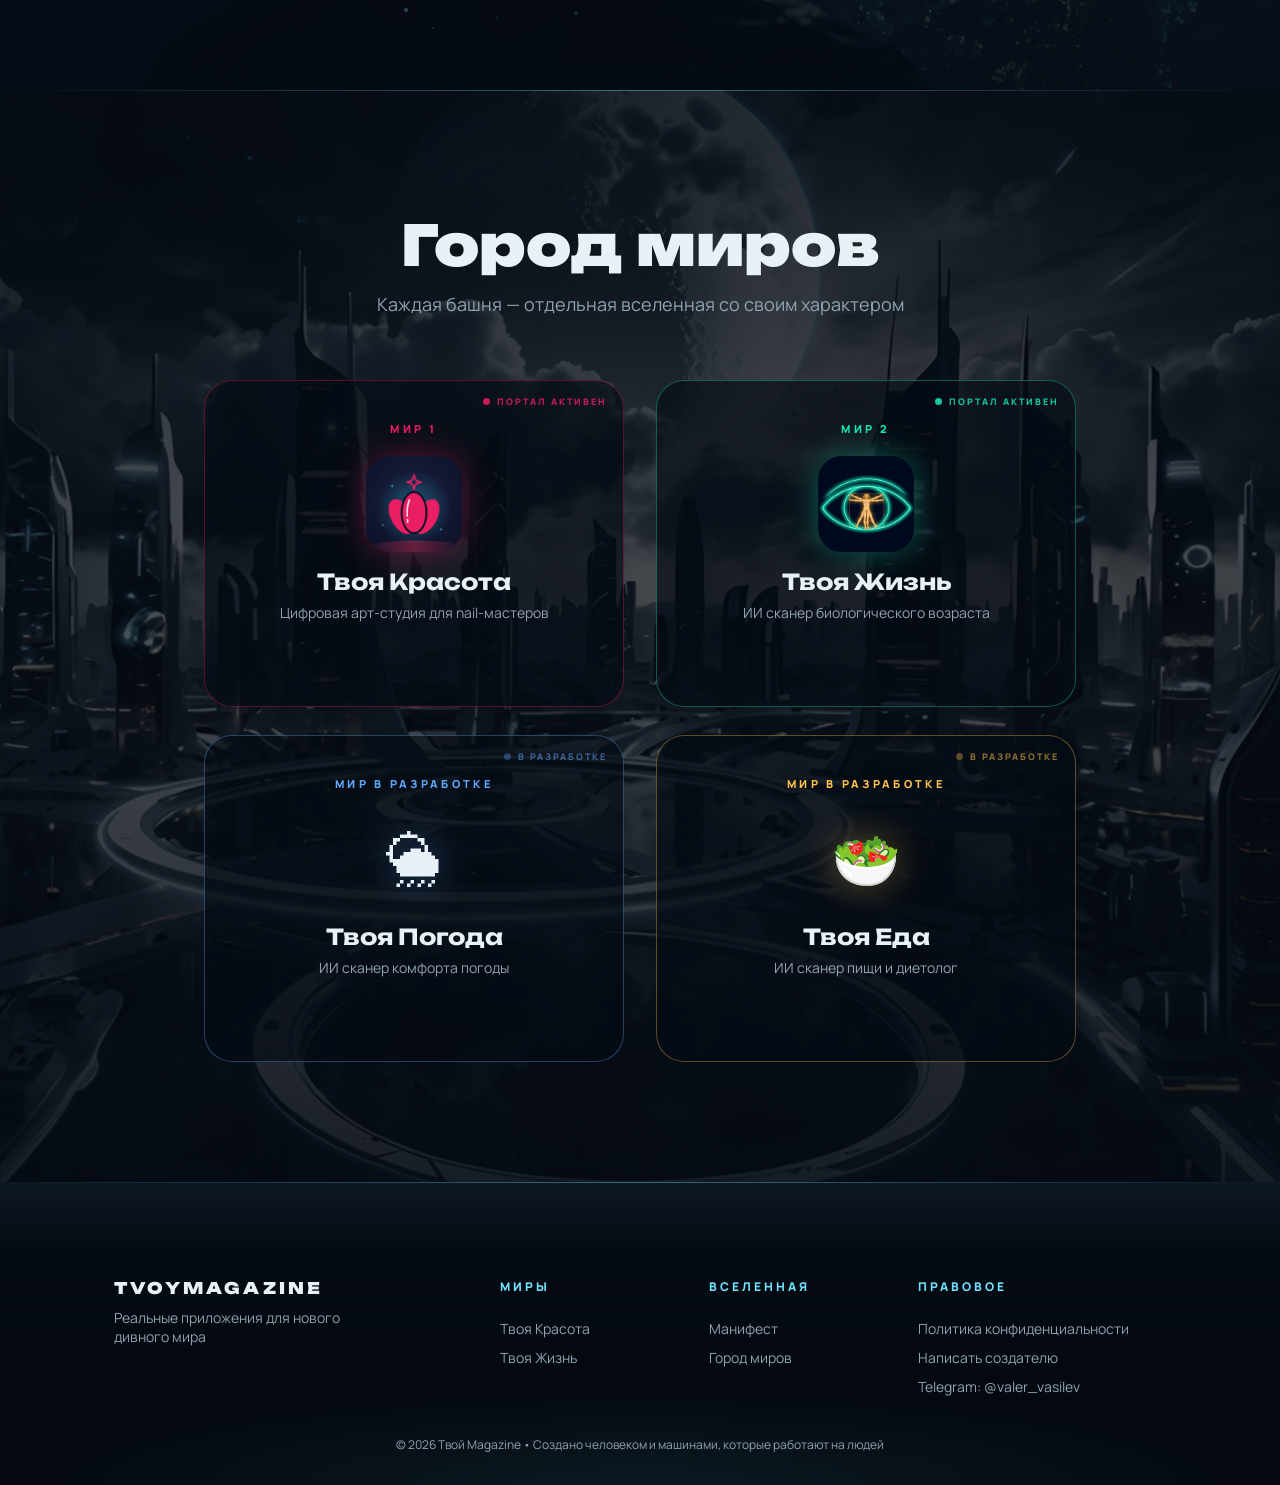
==== commit 729d72d7: "Forge cards become doors to Worlds 3-4" ====
--- a/index.html
+++ b/index.html
@@ -143,24 +143,26 @@
           </a>
         </div>
 
-        <div class="worlds__grid worlds__grid--dev">
-          <article class="world-card world-card--weather world-card--dev reveal">
+              <div class="worlds__grid worlds__grid--dev">
+          <a class="world-card world-card--weather world-card--dev reveal" data-portal
+             href="apps/pogoda/">
             <span class="world-card__scan" aria-hidden="true"></span>
             <span class="world-card__status"><i></i>В РАЗРАБОТКЕ</span>
             <span class="world-card__num">МИР В РАЗРАБОТКЕ</span>
             <span class="world-card__glyph" aria-hidden="true">🌦</span>
             <h3 class="world-card__name">Твоя Погода</h3>
             <p class="world-card__tag">ИИ сканер комфорта погоды</p>
-          </article>
-
-          <article class="world-card world-card--food world-card--dev reveal">
+          </a>
+
+          <a class="world-card world-card--food world-card--dev reveal" data-portal
+             href="apps/eda/">
             <span class="world-card__scan" aria-hidden="true"></span>
             <span class="world-card__status"><i></i>В РАЗРАБОТКЕ</span>
             <span class="world-card__num">МИР В РАЗРАБОТКЕ</span>
             <span class="world-card__glyph" aria-hidden="true">🥗</span>
             <h3 class="world-card__name">Твоя Еда</h3>
             <p class="world-card__tag">ИИ сканер пищи и диетолог</p>
-          </article>
+          </a>
         </div>
       </div>
     </section>
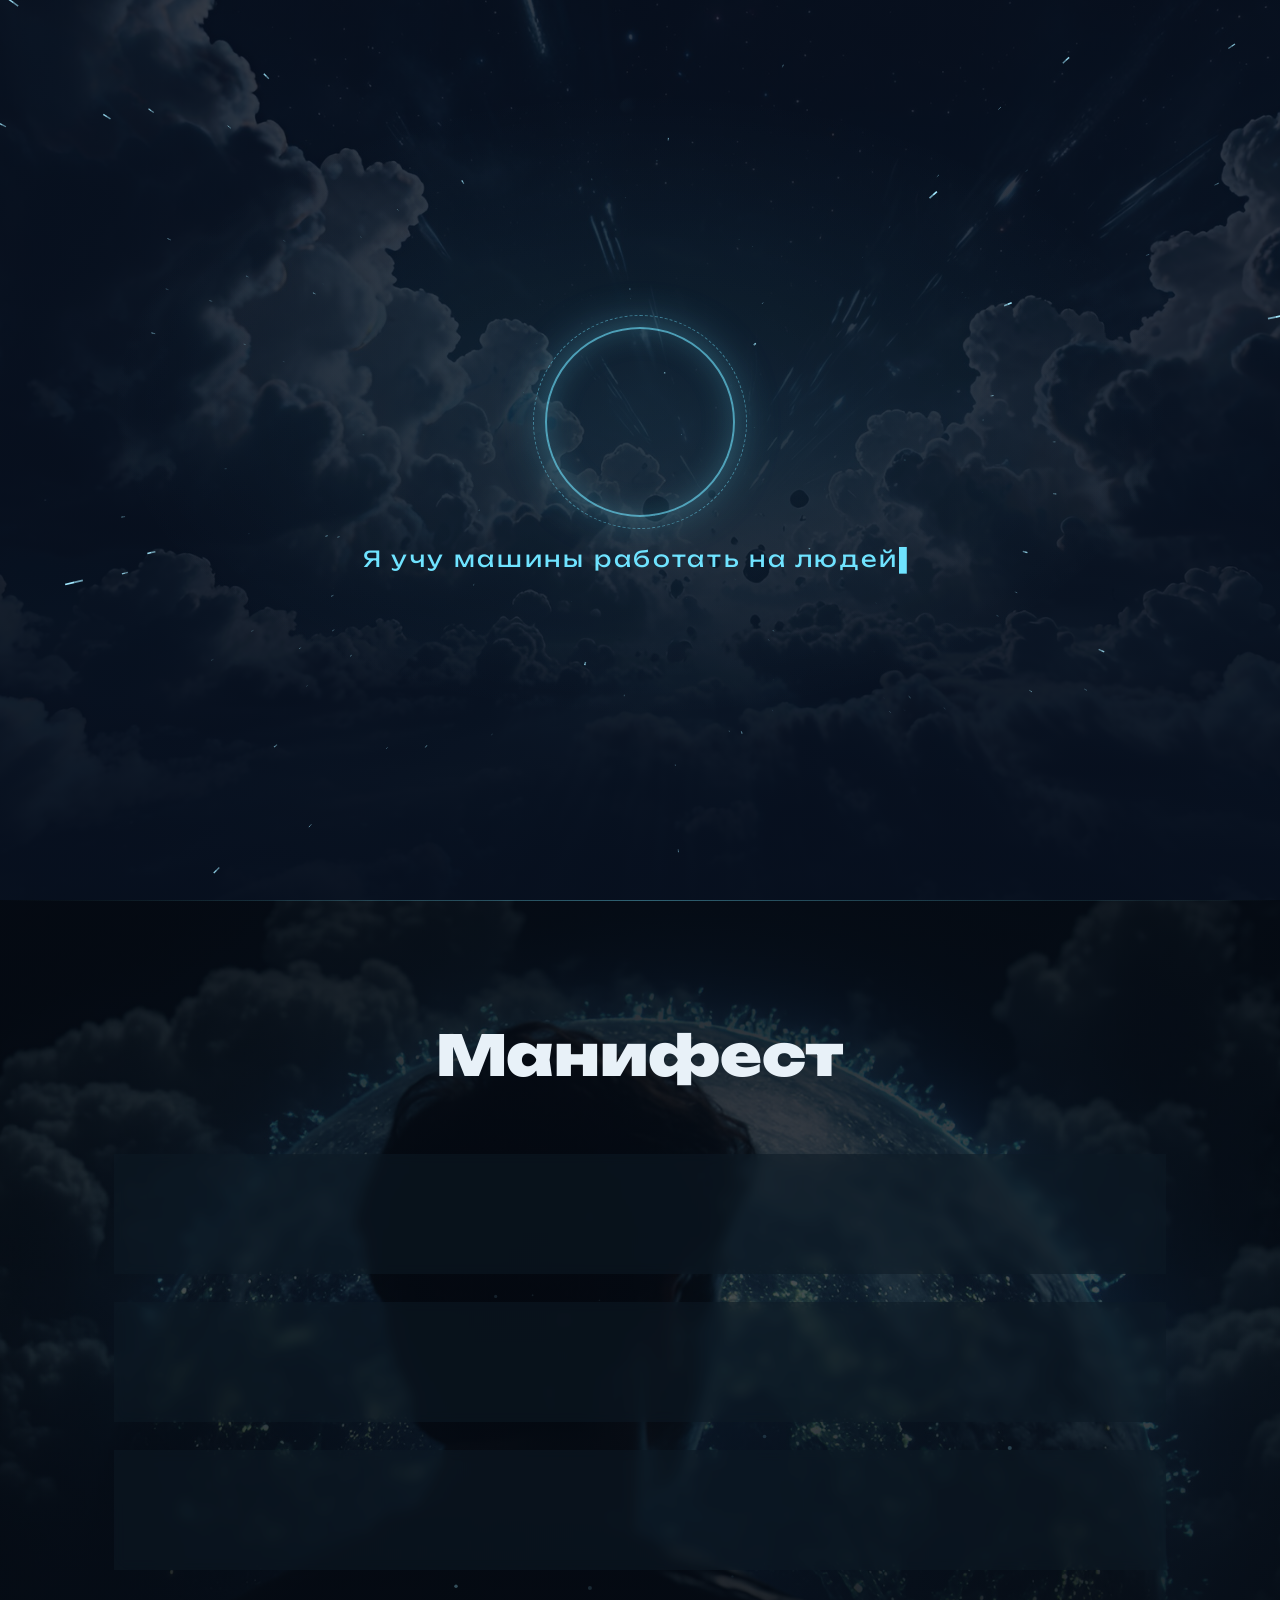
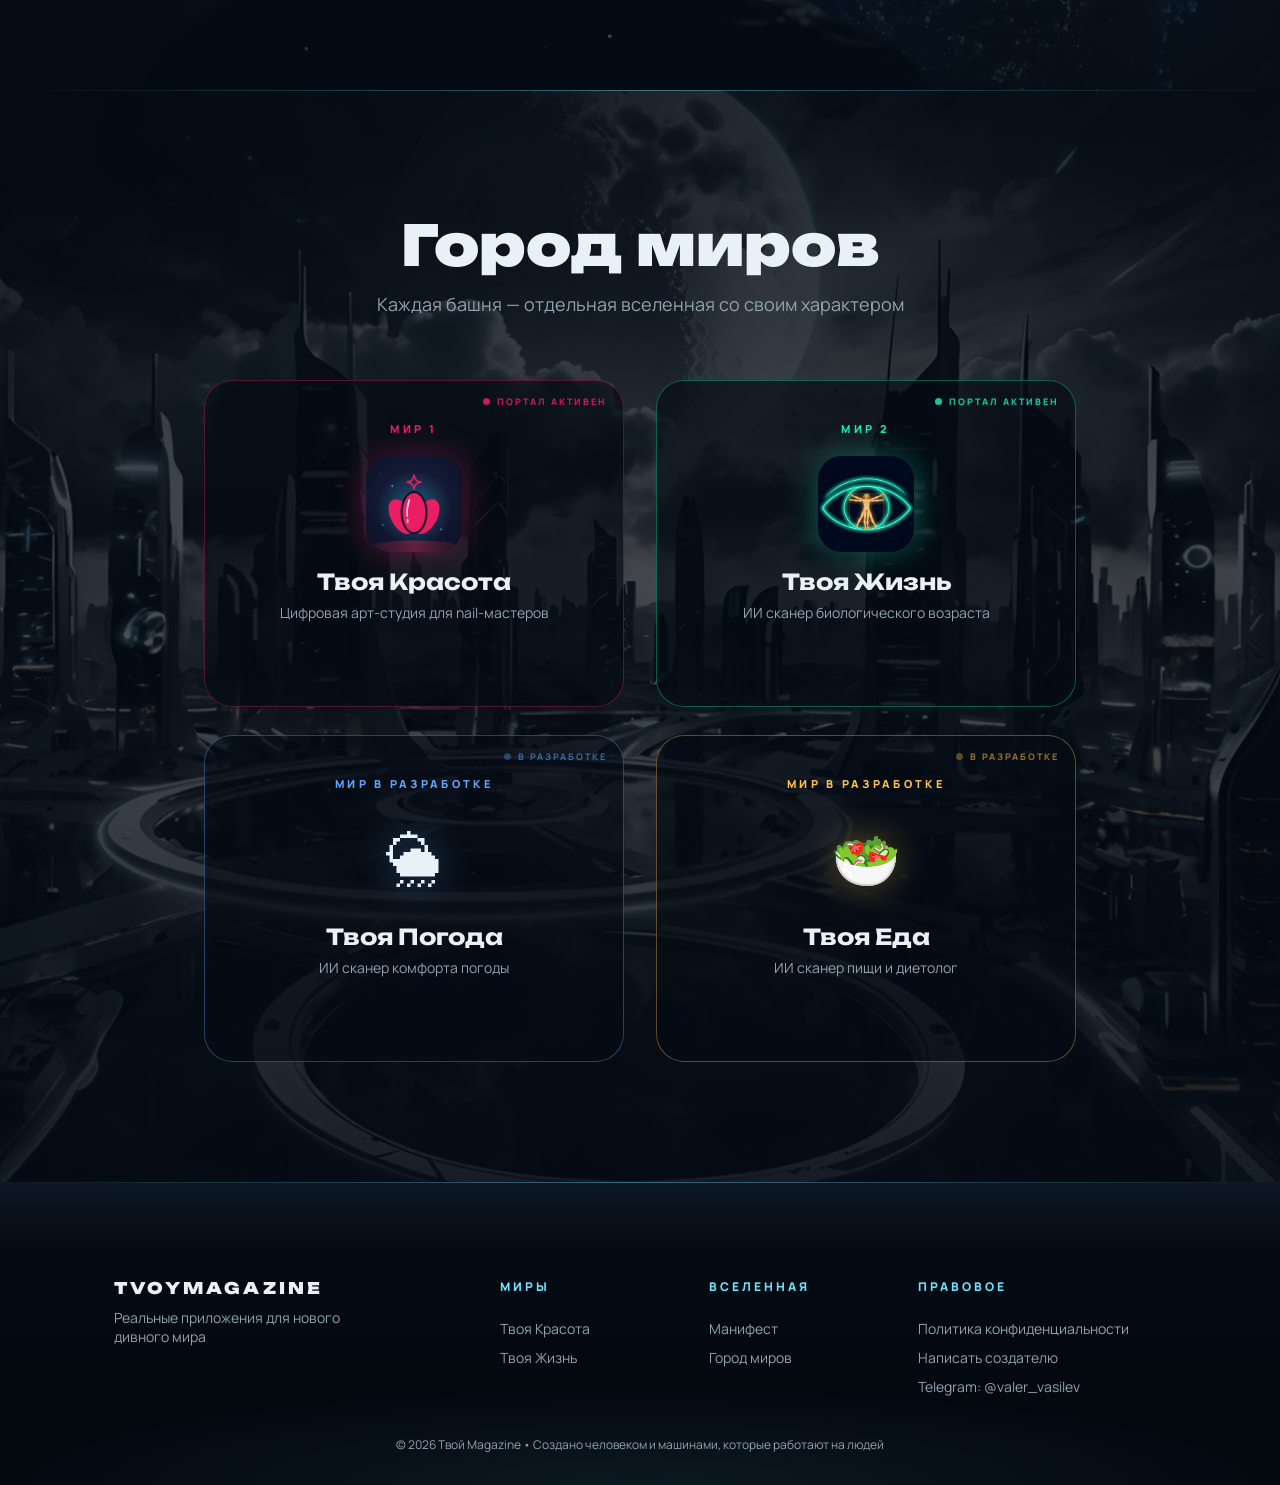
==== commit a8815412: "Forge cards: portal arch + CTA text, hover alive" ====
--- a/index.html
+++ b/index.html
@@ -143,7 +143,7 @@
           </a>
         </div>
 
-              <div class="worlds__grid worlds__grid--dev">
+          <div class="worlds__grid worlds__grid--dev">
           <a class="world-card world-card--weather world-card--dev reveal" data-portal
              href="apps/pogoda/">
             <span class="world-card__scan" aria-hidden="true"></span>
@@ -152,6 +152,8 @@
             <span class="world-card__glyph" aria-hidden="true">🌦</span>
             <h3 class="world-card__name">Твоя Погода</h3>
             <p class="world-card__tag">ИИ сканер комфорта погоды</p>
+            <span class="world-card__portal" aria-hidden="true"></span>
+            <span class="world-card__cta">Войти в портал</span>
           </a>
 
           <a class="world-card world-card--food world-card--dev reveal" data-portal
@@ -162,6 +164,8 @@
             <span class="world-card__glyph" aria-hidden="true">🥗</span>
             <h3 class="world-card__name">Твоя Еда</h3>
             <p class="world-card__tag">ИИ сканер пищи и диетолог</p>
+            <span class="world-card__portal" aria-hidden="true"></span>
+            <span class="world-card__cta">Войти в портал</span>
           </a>
         </div>
       </div>
--- a/assets/css/style.css
+++ b/assets/css/style.css
@@ -389,14 +389,8 @@
   70%, 100% { box-shadow: 0 0 0 9px transparent; }
 }
 
-/* миры в ковке: тихие, не кликаются, маяк не пульсирует */
-.world-card--dev { cursor: default; }
-.world-card--dev:hover,
-.world-card--dev:focus-visible {
-  transform: none;
-  box-shadow: none;
-  border-color: var(--accent-soft);
-}
+/* миры в ковке: двери открыты, но маяк не пульсирует */
+.world-card--dev { cursor: pointer; }
 .world-card--dev .world-card__status { opacity: .55; }
 .world-card--dev .world-card__status i { animation: none; box-shadow: none; opacity: .6; }
 .worlds__grid--dev { margin-top: 28px; }
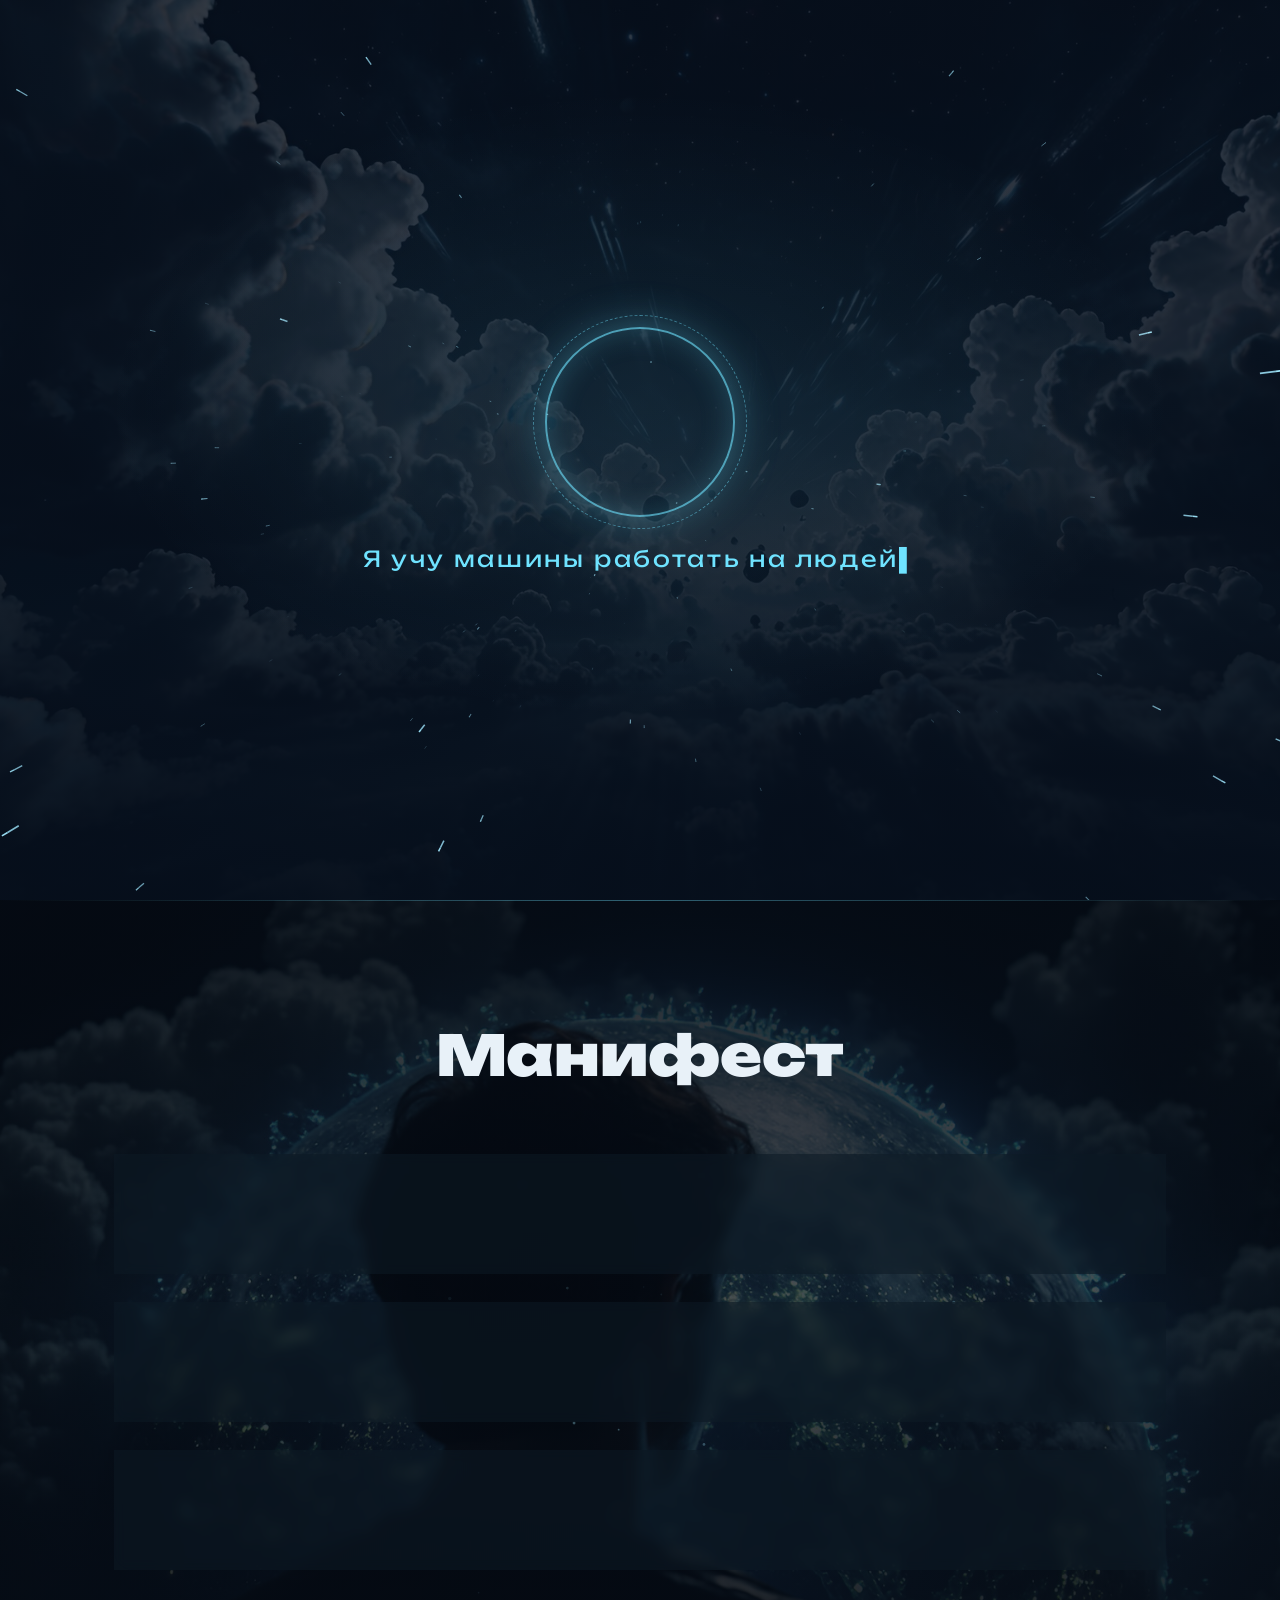
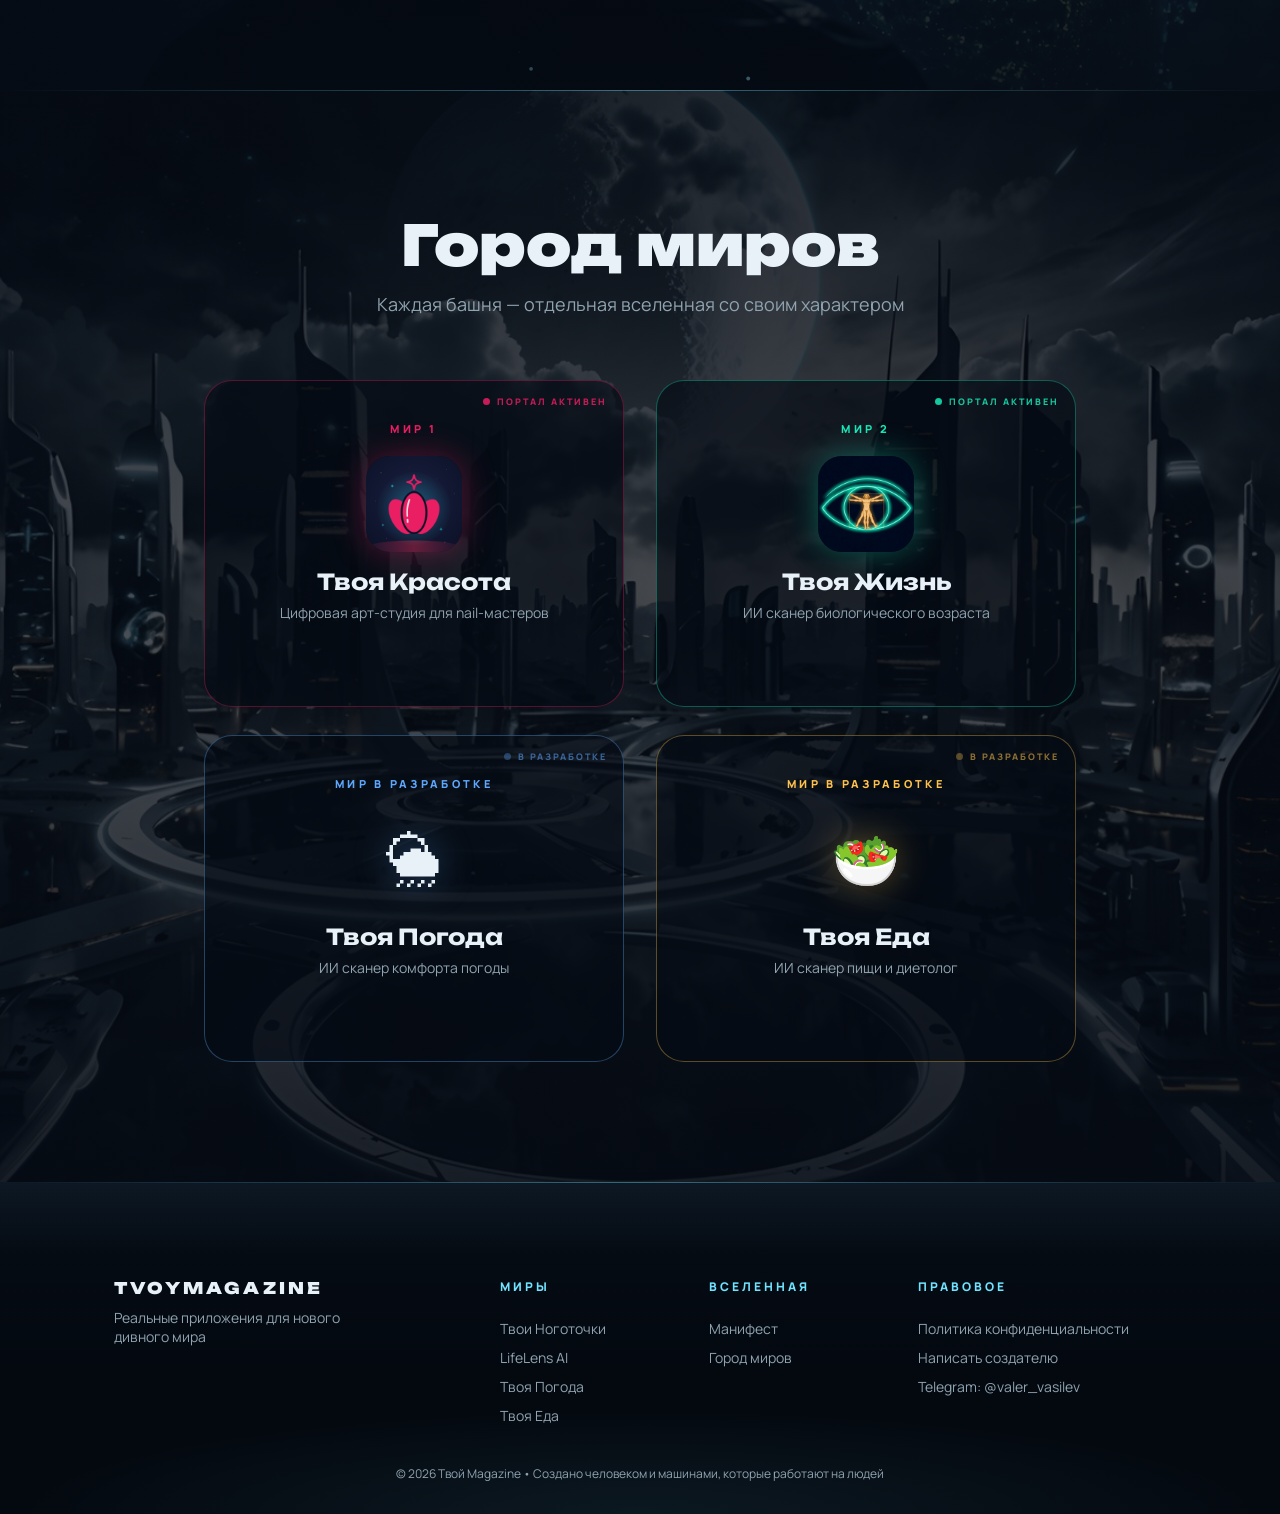
==== commit e0c05994: "Eda: fix background path; add worlds to footer; SEO: JSON-LD, sitemap, robots" ====
--- a/index.html
+++ b/index.html
@@ -180,9 +180,11 @@
         <p class="footer__note">Реальные приложения для нового дивного мира</p>
       </div>
       <nav class="footer__col" aria-label="Миры">
-        <p class="footer__head">Миры</p>
-        <a href="apps/nogotochki/">Твоя Красота</a>
-        <a href="apps/lifelens/">Твоя Жизнь</a>
+      <p class="footer__head">Миры</p>
+      <a href="apps/nogotochki/">Твои Ноготочки</a>
+      <a href="apps/lifelens/">LifeLens AI</a>
+      <a href="apps/pogoda/">Твоя Погода</a>
+      <a href="apps/eda/">Твоя Еда</a>
       </nav>
       <nav class="footer__col" aria-label="Разделы">
         <p class="footer__head">Вселенная</p>
